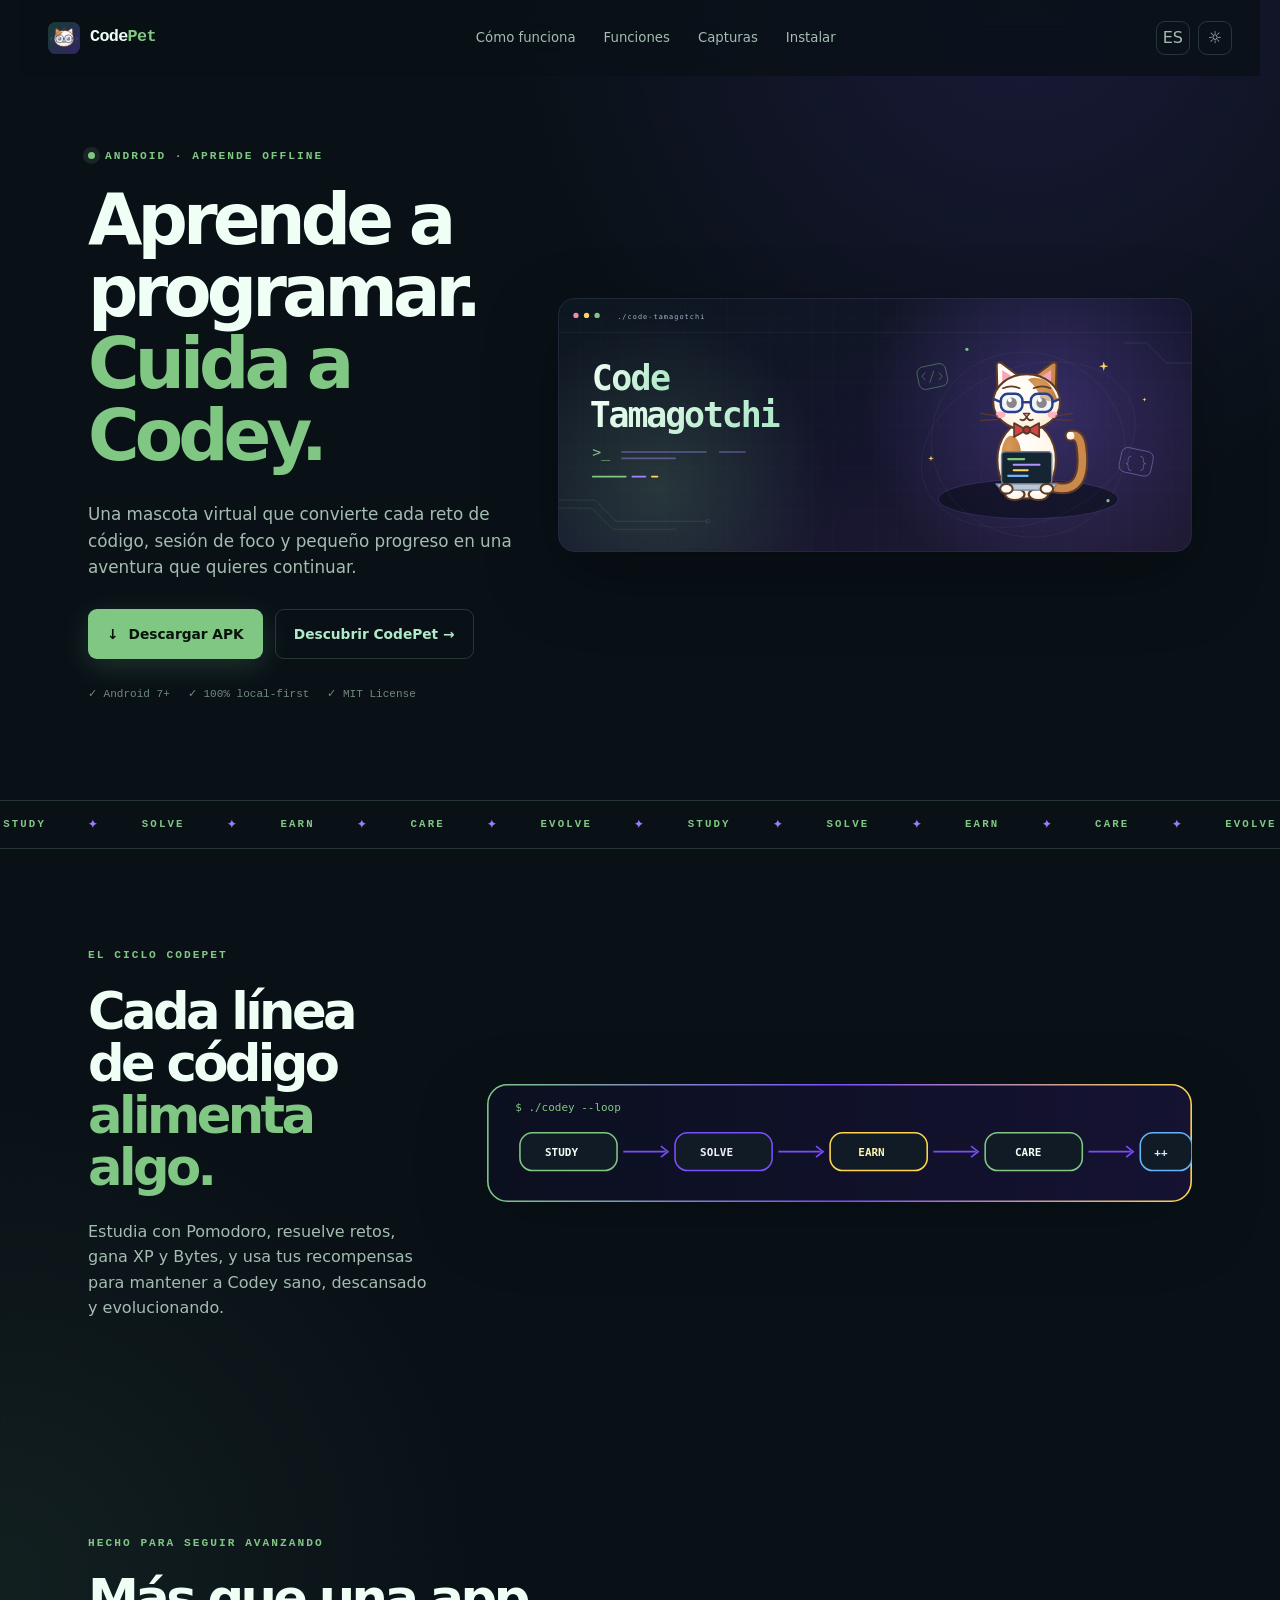
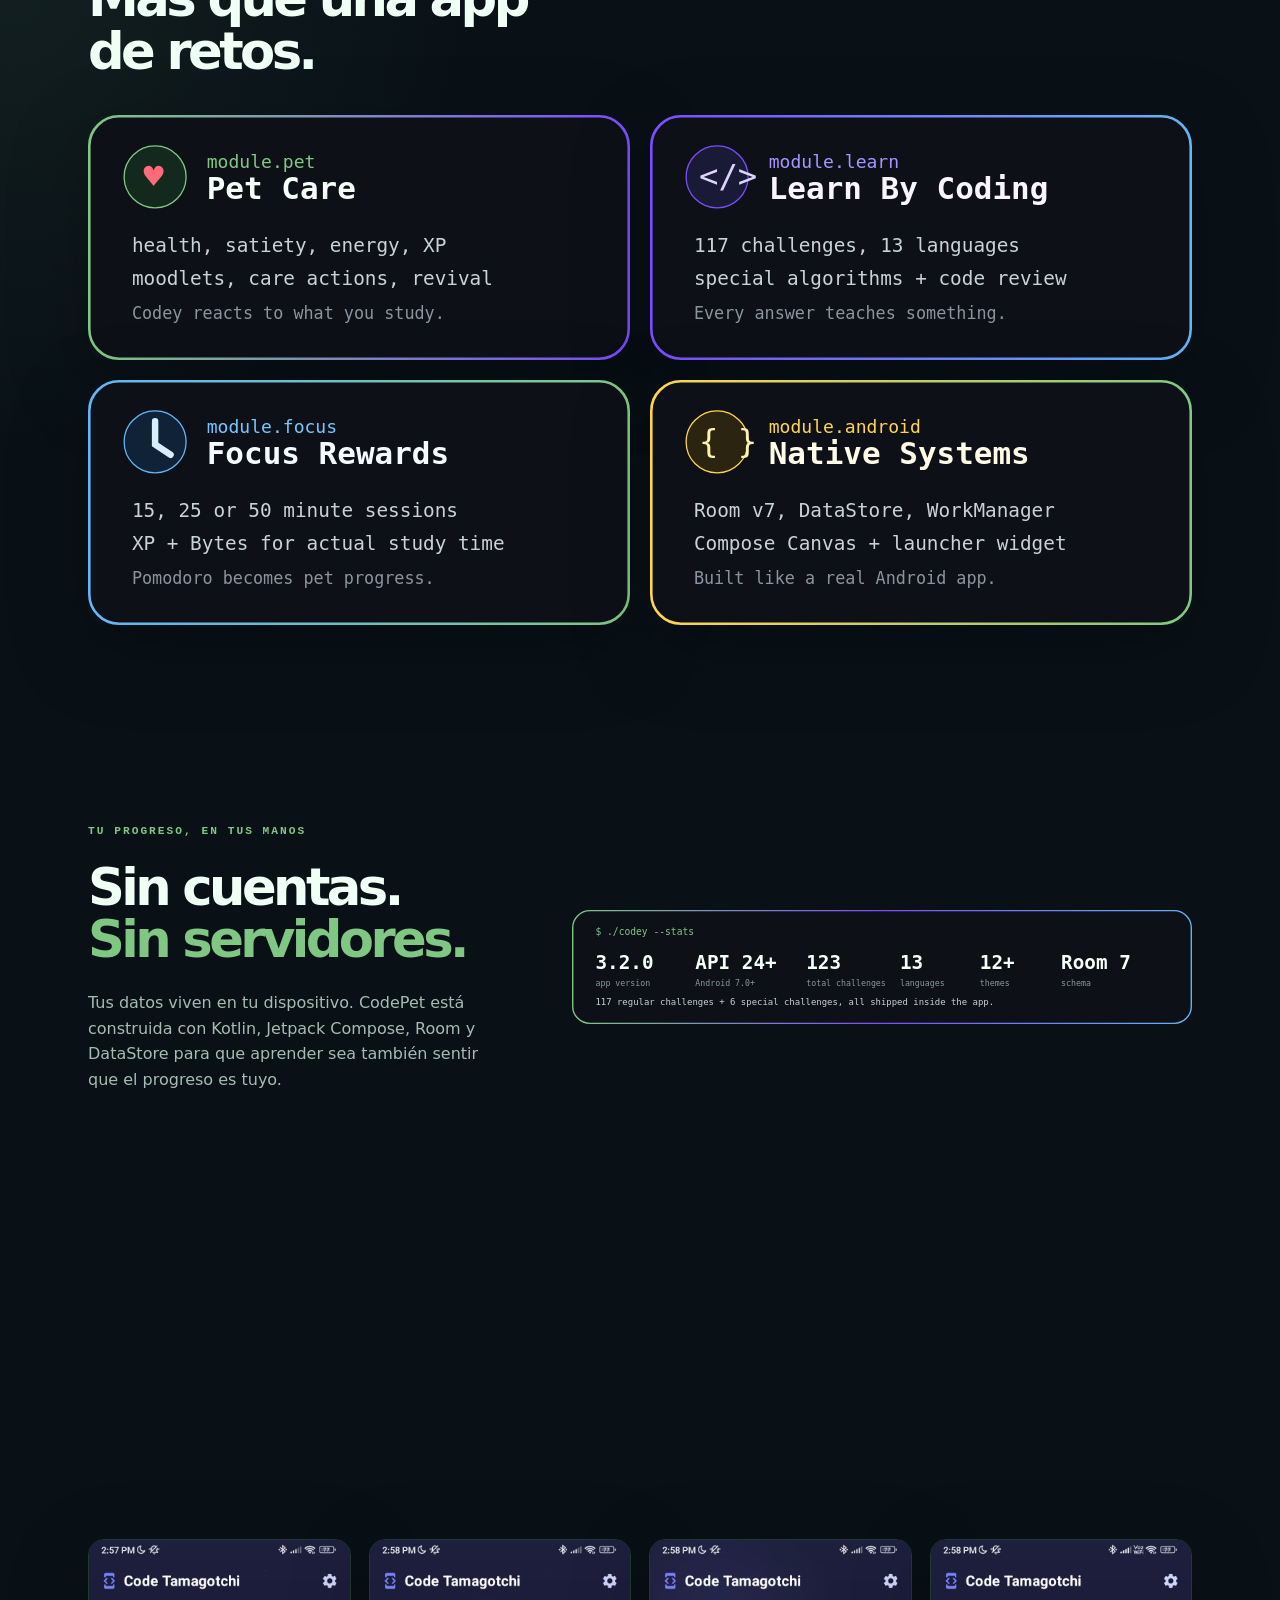
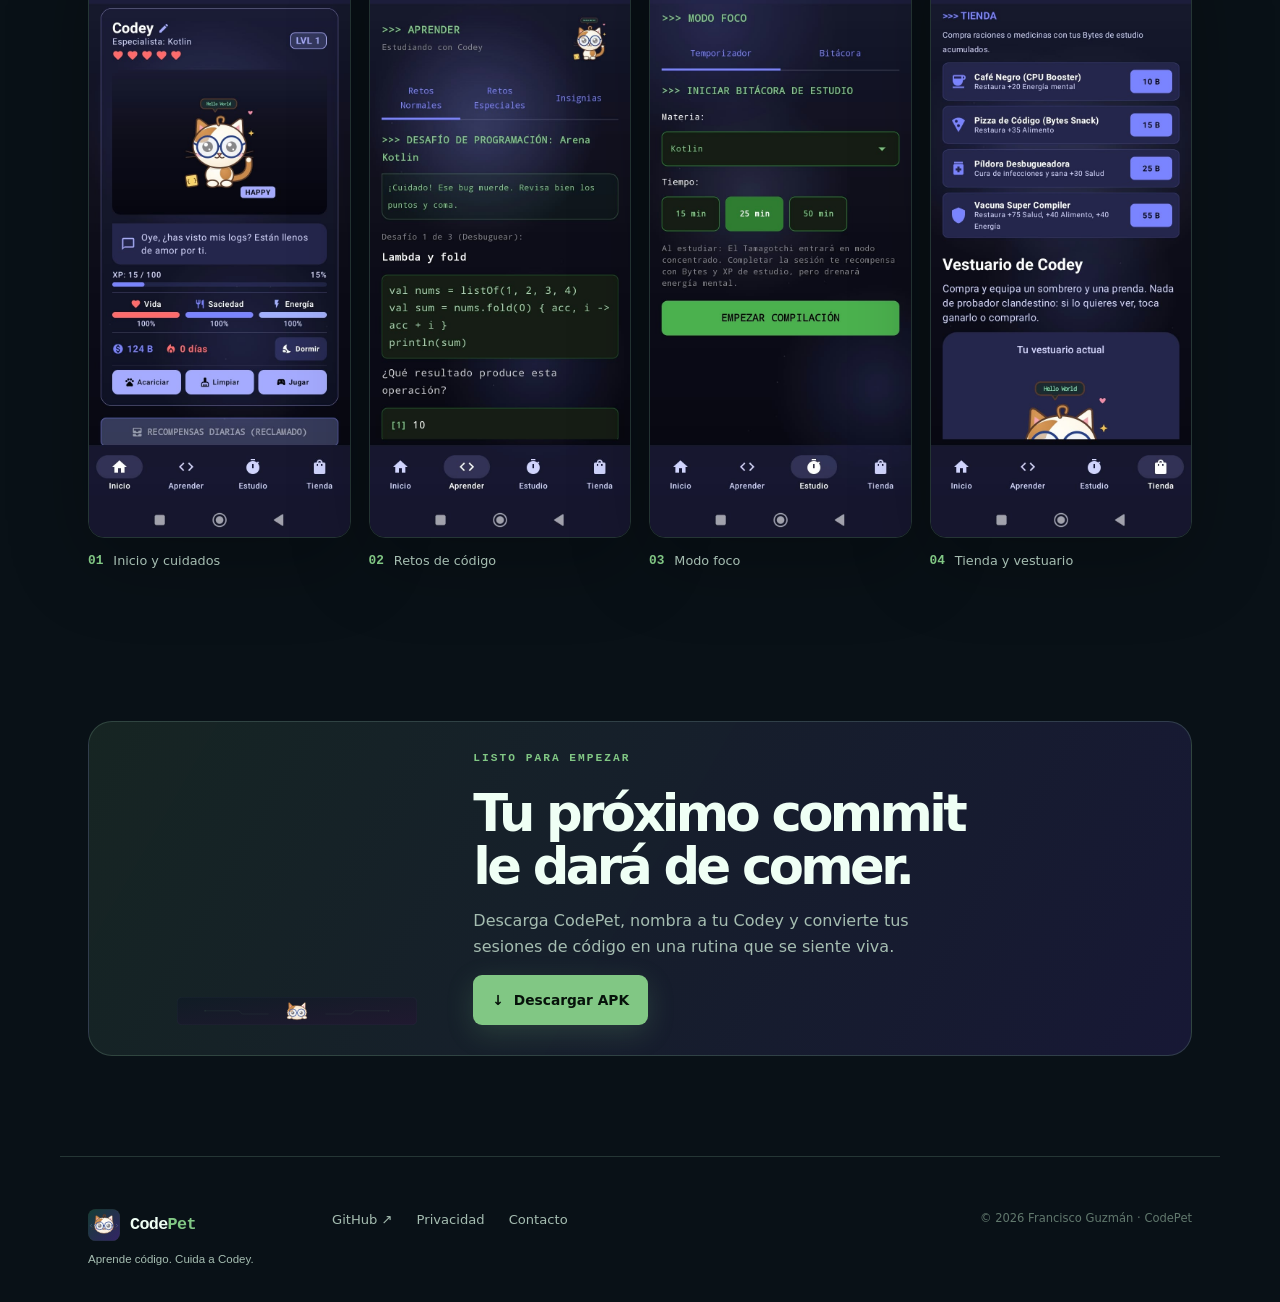
==== index.html @ d4cdc429 "Create dedicated CodePet GitHub Pages site" ====
<!doctype html>
<html lang="es">
<head>
  <meta charset="UTF-8">
  <meta name="viewport" content="width=device-width, initial-scale=1">
  <meta name="theme-color" content="#0d1720">
  <meta name="description" content="CodePet: aprende a programar mientras cuidas a Codey, tu mascota programadora.">
  <title>CodePet · Aprende código. Cuida a Codey.</title>
  <link rel="icon" href="assets/codey-logo.svg" type="image/svg+xml">
  <link rel="stylesheet" href="styles.css">
</head>
<body>
  <header class="site-header">
    <a class="brand" href="#top" aria-label="CodePet, inicio"><img src="assets/codey-logo.svg" alt=""> <span>Code<span>Pet</span></span></a>
    <nav class="nav" aria-label="Navegación principal">
      <a href="#como-funciona" data-i18n="navHow">Cómo funciona</a>
      <a href="#funciones" data-i18n="navFeatures">Funciones</a>
      <a href="#capturas" data-i18n="navScreens">Capturas</a>
      <a href="#instalar" data-i18n="navInstall">Instalar</a>
    </nav>
    <div class="header-actions">
      <button class="icon-button" id="languageToggle" type="button" aria-label="Cambiar idioma">ES</button>
      <button class="icon-button" id="themeToggle" type="button" aria-label="Cambiar tema">☼</button>
      <button class="menu-button" id="menuToggle" type="button" aria-label="Abrir menú" aria-expanded="false">☰</button>
    </div>
  </header>

  <main id="top">
    <section class="hero section-shell">
      <div class="hero-copy reveal">
        <p class="eyebrow"><span class="pulse"></span><span data-i18n="eyebrow">ANDROID · APRENDE OFFLINE</span></p>
        <h1 data-i18n="heroTitle">Aprende a programar.<br><em>Cuida a Codey.</em></h1>
        <p class="hero-lead" data-i18n="heroLead">Una mascota virtual que convierte cada reto de código, sesión de foco y pequeño progreso en una aventura que quieres continuar.</p>
        <div class="hero-actions">
          <a class="button button-primary" href="https://github.com/fguzman-stack/CodePet/releases/latest" target="_blank" rel="noreferrer"><span>↓</span> <span data-i18n="download">Descargar APK</span></a>
          <a class="button button-ghost" href="#como-funciona" data-i18n="discover">Descubrir CodePet →</a>
        </div>
        <div class="hero-meta"><span>✓ Android 7+</span><span>✓ 100% local-first</span><span>✓ MIT License</span></div>
      </div>
      <div class="hero-art reveal reveal-delay"><img src="assets/codey-hero.svg" alt="Codey, gato programador frente a su laptop en un universo terminal" fetchpriority="high"></div>
    </section>

    <section class="ticker" aria-label="Características"><div class="ticker-track"><span>STUDY</span><b>✦</b><span>SOLVE</span><b>✦</b><span>EARN</span><b>✦</b><span>CARE</span><b>✦</b><span>EVOLVE</span><b>✦</b><span>STUDY</span><b>✦</b><span>SOLVE</span><b>✦</b><span>EARN</span><b>✦</b><span>CARE</span><b>✦</b><span>EVOLVE</span></div></section>

    <section class="section-shell intro" id="como-funciona">
      <div class="section-heading reveal"><p class="eyebrow" data-i18n="loopEyebrow">EL CICLO CODEPET</p><h2 data-i18n="loopTitle">Cada línea de código<br><em>alimenta algo.</em></h2><p data-i18n="loopLead">Estudia con Pomodoro, resuelve retos, gana XP y Bytes, y usa tus recompensas para mantener a Codey sano, descansado y evolucionando.</p></div>
      <img class="loop-art reveal reveal-delay" src="assets/readme/loop.svg" alt="Ciclo de estudiar, resolver, ganar, cuidar y desbloquear" loading="lazy">
    </section>

    <section class="section-shell" id="funciones">
      <div class="section-heading compact reveal"><p class="eyebrow" data-i18n="featuresEyebrow">HECHO PARA SEGUIR AVANZANDO</p><h2 data-i18n="featuresTitle">Más que una app de retos.</h2></div>
      <div class="feature-grid">
        <img class="feature-card reveal" src="assets/readme/card-pet-care.svg" alt="Cuidado de Codey" loading="lazy">
        <img class="feature-card reveal reveal-delay" src="assets/readme/card-learn.svg" alt="Aprende programando" loading="lazy">
        <img class="feature-card reveal" src="assets/readme/card-focus.svg" alt="Foco y recompensas" loading="lazy">
        <img class="feature-card reveal reveal-delay" src="assets/readme/card-android.svg" alt="Sistemas Android nativos" loading="lazy">
      </div>
    </section>

    <section class="section-shell stats-section">
      <div class="stats-copy reveal"><p class="eyebrow" data-i18n="statsEyebrow">TU PROGRESO, EN TUS MANOS</p><h2 data-i18n="statsTitle">Sin cuentas.<br><em>Sin servidores.</em></h2><p data-i18n="statsLead">Tus datos viven en tu dispositivo. CodePet está construida con Kotlin, Jetpack Compose, Room y DataStore para que aprender sea también sentir que el progreso es tuyo.</p></div>
      <img class="stats-art reveal reveal-delay" src="assets/readme/stats-panel.svg" alt="Estadísticas de CodePet" loading="lazy">
    </section>

    <section class="section-shell screenshots" id="capturas">
      <div class="section-heading compact reveal"><p class="eyebrow" data-i18n="screensEyebrow">DENTRO DE CODEPET</p><h2 data-i18n="screensTitle">Tu pequeño laboratorio<br><em>de aprendizaje.</em></h2></div>
      <div class="screenshot-rail">
        <figure class="shot reveal"><img src="assets/screenshots/captura_1.jpeg" alt="Inicio y cuidados de Codey" loading="lazy"><figcaption><b>01</b><span data-i18n="shot1">Inicio y cuidados</span></figcaption></figure>
        <figure class="shot reveal reveal-delay"><img src="assets/screenshots/captura_2.jpeg" alt="Reto de programación" loading="lazy"><figcaption><b>02</b><span data-i18n="shot2">Retos de código</span></figcaption></figure>
        <figure class="shot reveal"><img src="assets/screenshots/captura_5.jpeg" alt="Modo foco Pomodoro" loading="lazy"><figcaption><b>03</b><span data-i18n="shot3">Modo foco</span></figcaption></figure>
        <figure class="shot reveal reveal-delay"><img src="assets/screenshots/captura_6.jpeg" alt="Tienda y vestuario" loading="lazy"><figcaption><b>04</b><span data-i18n="shot4">Tienda y vestuario</span></figcaption></figure>
      </div>
    </section>

    <section class="download-panel section-shell" id="instalar">
      <div class="download-inner reveal"><img src="assets/codey-footer.svg" alt="Codey saludando" loading="lazy"><div><p class="eyebrow" data-i18n="downloadEyebrow">LISTO PARA EMPEZAR</p><h2 data-i18n="downloadTitle">Tu próximo commit<br>le dará de comer.</h2><p data-i18n="downloadLead">Descarga CodePet, nombra a tu Codey y convierte tus sesiones de código en una rutina que se siente viva.</p><a class="button button-primary" href="https://github.com/fguzman-stack/CodePet/releases/latest" target="_blank" rel="noreferrer"><span>↓</span> <span data-i18n="download">Descargar APK</span></a></div></div>
    </section>
  </main>

  <footer class="site-footer"><div class="footer-brand"><img src="assets/codey-logo.svg" alt=""><strong>Code<span>Pet</span></strong><small data-i18n="footerTag">Aprende código. Cuida a Codey.</small></div><div class="footer-links"><a href="https://github.com/fguzman-stack/CodePet" target="_blank" rel="noreferrer">GitHub ↗</a><a href="privacy.html" data-i18n="privacy">Privacidad</a><a href="mailto:familiazv2016@gmail.com" data-i18n="contact">Contacto</a></div><p class="copyright">© 2026 Francisco Guzmán · CodePet</p></footer>
  <script src="script.js"></script>
</body>
</html>
---- styles.css ----
:root{--bg:#091117;--surface:#101b23;--surface-2:#14232d;--text:#effff5;--muted:#a5bdb1;--mint:#81c784;--mint-2:#b1eac9;--violet:#9a7cff;--gold:#e5b76c;--line:rgba(177,234,201,.17);--shadow:0 24px 80px rgba(0,0,0,.26);font-family:Inter,ui-sans-serif,system-ui,-apple-system,"Segoe UI",sans-serif;color:var(--text);background:var(--bg);color-scheme:dark}*{box-sizing:border-box}html{scroll-behavior:smooth}body{margin:0;min-width:320px;background:radial-gradient(circle at 80% 0%,rgba(124,77,255,.14),transparent 32rem),radial-gradient(circle at 0 35%,rgba(129,199,132,.08),transparent 30rem),var(--bg);line-height:1.6}a{color:inherit;text-decoration:none}button{font:inherit}.site-header{height:76px;max-width:1240px;margin:auto;padding:0 28px;display:flex;align-items:center;justify-content:space-between;gap:24px;position:sticky;top:0;z-index:10;background:rgba(9,17,23,.8);backdrop-filter:blur(18px);border-bottom:1px solid transparent}.brand,.footer-brand{display:flex;align-items:center;gap:10px;font:700 1.05rem/1 JetBrains Mono,monospace;letter-spacing:-.04em}.brand img,.footer-brand img{width:32px;height:32px}.brand span span,.footer-brand strong span{color:var(--mint)}.nav{display:flex;gap:28px;color:var(--muted);font-size:.83rem}.nav a{transition:color .2s}.nav a:hover,.footer-links a:hover{color:var(--mint)}.header-actions{display:flex;gap:8px}.icon-button,.menu-button{border:1px solid var(--line);border-radius:9px;background:transparent;color:var(--muted);min-width:34px;height:34px;cursor:pointer}.icon-button:hover,.menu-button:hover{color:var(--text);border-color:var(--mint)}.menu-button{display:none}.section-shell{max-width:1160px;margin:0 auto;padding:100px 28px}.hero{min-height:650px;padding-top:74px;display:grid;grid-template-columns:.82fr 1.18fr;align-items:center;gap:30px}.eyebrow{font:700 .7rem/1.2 JetBrains Mono,monospace;letter-spacing:.18em;color:var(--mint);margin:0 0 22px}.pulse{display:inline-block;width:7px;height:7px;border-radius:50%;background:var(--mint);box-shadow:0 0 0 5px rgba(129,199,132,.12);margin-right:10px}.hero h1,h2{font:700 clamp(2.5rem,5.5vw,5rem)/1.02 Inter,system-ui,sans-serif;letter-spacing:-.07em;margin:0}.hero h1 em,h2 em{font-style:normal;color:var(--mint)}.hero-lead{max-width:480px;color:var(--muted);font-size:1.05rem;margin:28px 0}.hero-actions{display:flex;flex-wrap:wrap;gap:12px}.button{display:inline-flex;align-items:center;justify-content:center;gap:10px;padding:13px 18px;border-radius:9px;font-weight:700;font-size:.86rem;border:1px solid transparent;transition:transform .2s,box-shadow .2s}.button:hover{transform:translateY(-2px)}.button-primary{color:#07130b;background:var(--mint);box-shadow:0 8px 28px rgba(129,199,132,.18)}.button-ghost{border-color:var(--line);color:var(--mint-2)}.hero-meta{display:flex;flex-wrap:wrap;gap:18px;color:#708a7d;font:500 .69rem JetBrains Mono,monospace;margin-top:28px}.hero-art{filter:drop-shadow(0 25px 35px rgba(0,0,0,.3))}.hero-art img{display:block;width:100%}.ticker{overflow:hidden;border-block:1px solid var(--line);color:var(--mint);font:700 .67rem JetBrains Mono,monospace;letter-spacing:.2em;white-space:nowrap}.ticker-track{display:flex;justify-content:space-around;gap:36px;padding:17px 0;min-width:max-content;animation:drift 25s linear infinite}.ticker b{color:var(--violet)}@keyframes drift{to{transform:translateX(-18%)}}.intro{display:grid;grid-template-columns:.65fr 1.35fr;align-items:center;gap:60px}.section-heading{max-width:480px}.section-heading h2,.stats-copy h2{font-size:clamp(2.3rem,4vw,4rem)}.section-heading>p:last-child,.stats-copy>p:last-child{color:var(--muted);margin-top:25px}.loop-art{width:100%;filter:drop-shadow(0 20px 35px rgba(0,0,0,.2))}.compact{margin-bottom:38px}.feature-grid{display:grid;grid-template-columns:repeat(2,1fr);gap:20px}.feature-card{width:100%;border-radius:20px;box-shadow:var(--shadow);transition:transform .3s}.feature-card:hover{transform:translateY(-5px)}.stats-section{display:grid;grid-template-columns:.8fr 1.2fr;gap:70px;align-items:center}.stats-art{width:100%}.screenshot-rail{display:grid;grid-template-columns:repeat(4,1fr);gap:18px}.shot{margin:0}.shot img{display:block;width:100%;border-radius:16px;border:1px solid var(--line);box-shadow:var(--shadow)}.shot figcaption{display:flex;gap:10px;margin-top:13px;color:var(--muted);font-size:.8rem}.shot b{font-family:JetBrains Mono,monospace;color:var(--mint)}.download-panel{padding-top:50px}.download-inner{min-height:320px;padding:30px 8%;display:grid;grid-template-columns:240px 1fr;align-items:center;gap:56px;overflow:hidden;border:1px solid var(--line);border-radius:24px;background:linear-gradient(120deg,rgba(129,199,132,.11),rgba(124,77,255,.13))}.download-inner img{width:100%;align-self:end}.download-inner h2{font-size:clamp(2.1rem,4vw,3.7rem)}.download-inner p:not(.eyebrow){max-width:500px;color:var(--muted)}.site-footer{max-width:1160px;margin:auto;padding:52px 28px 35px;border-top:1px solid var(--line);display:flex;align-items:flex-start;gap:34px}.footer-brand{flex-wrap:wrap;max-width:210px}.footer-brand small{width:100%;font:400 .72rem/1.4 Inter,sans-serif;color:var(--muted);letter-spacing:0}.footer-links{display:flex;gap:24px;color:var(--muted);font-size:.82rem}.copyright{margin:0 0 0 auto;color:#61786d;font-size:.72rem}.reveal{opacity:0;transform:translateY(18px);transition:opacity .7s ease,transform .7s ease}.reveal.is-visible{opacity:1;transform:none}.reveal-delay{transition-delay:.12s}@media(max-width:800px){.nav{display:none;position:absolute;top:76px;left:0;right:0;padding:18px 28px;background:var(--surface);border-bottom:1px solid var(--line);flex-direction:column;gap:18px}.nav.open{display:flex}.menu-button{display:block}.hero{grid-template-columns:1fr;padding-top:58px;min-height:0}.hero-copy{order:1}.hero-art{order:0}.intro,.stats-section{grid-template-columns:1fr;gap:35px}.intro .loop-art{order:-1}.screenshot-rail{grid-template-columns:repeat(2,1fr)}.site-footer{flex-wrap:wrap}.copyright{width:100%;margin:0}.download-inner{grid-template-columns:170px 1fr;gap:25px;padding-inline:28px}}@media(max-width:520px){.site-header{padding-inline:18px}.section-shell{padding:72px 18px}.hero h1{font-size:2.75rem}.feature-grid{grid-template-columns:1fr}.screenshot-rail{display:flex;overflow-x:auto;scroll-snap-type:x mandatory;padding-bottom:12px}.shot{min-width:62%;scroll-snap-align:start}.download-inner{grid-template-columns:1fr;padding-top:24px}.download-inner img{width:150px;justify-self:center}.site-footer{padding-inline:18px}.footer-links{flex-wrap:wrap;gap:14px}.hero-meta{gap:10px;line-height:1.5}}
@media(prefers-reduced-motion:reduce){*,*::before,*::after{scroll-behavior:auto!important;animation:none!important;transition:none!important}.reveal{opacity:1;transform:none}}[data-theme=light]{--bg:#f4faf6;--surface:#fff;--surface-2:#eaf4ed;--text:#13221b;--muted:#587064;--mint:#328a55;--mint-2:#246b42;--violet:#6848c7;--line:rgba(25,88,48,.18);--shadow:0 24px 70px rgba(43,83,58,.15);color-scheme:light}[data-theme=light] body{background:radial-gradient(circle at 80% 0%,rgba(124,77,255,.1),transparent 32rem),radial-gradient(circle at 0 35%,rgba(129,199,132,.12),transparent 30rem),var(--bg)}[data-theme=light] .site-header{background:rgba(244,250,246,.8)}.legal-card{max-width:800px;margin-top:55px;padding:32px;border:1px solid var(--line);border-radius:20px;background:var(--surface);box-shadow:var(--shadow)}.legal-card h2{font-size:1.35rem;letter-spacing:-.03em;margin:30px 0 8px}.legal-card h2:first-child{margin-top:0}.legal-card p{color:var(--muted)}.legal-card a{color:var(--mint-2);text-decoration:underline;text-underline-offset:3px}
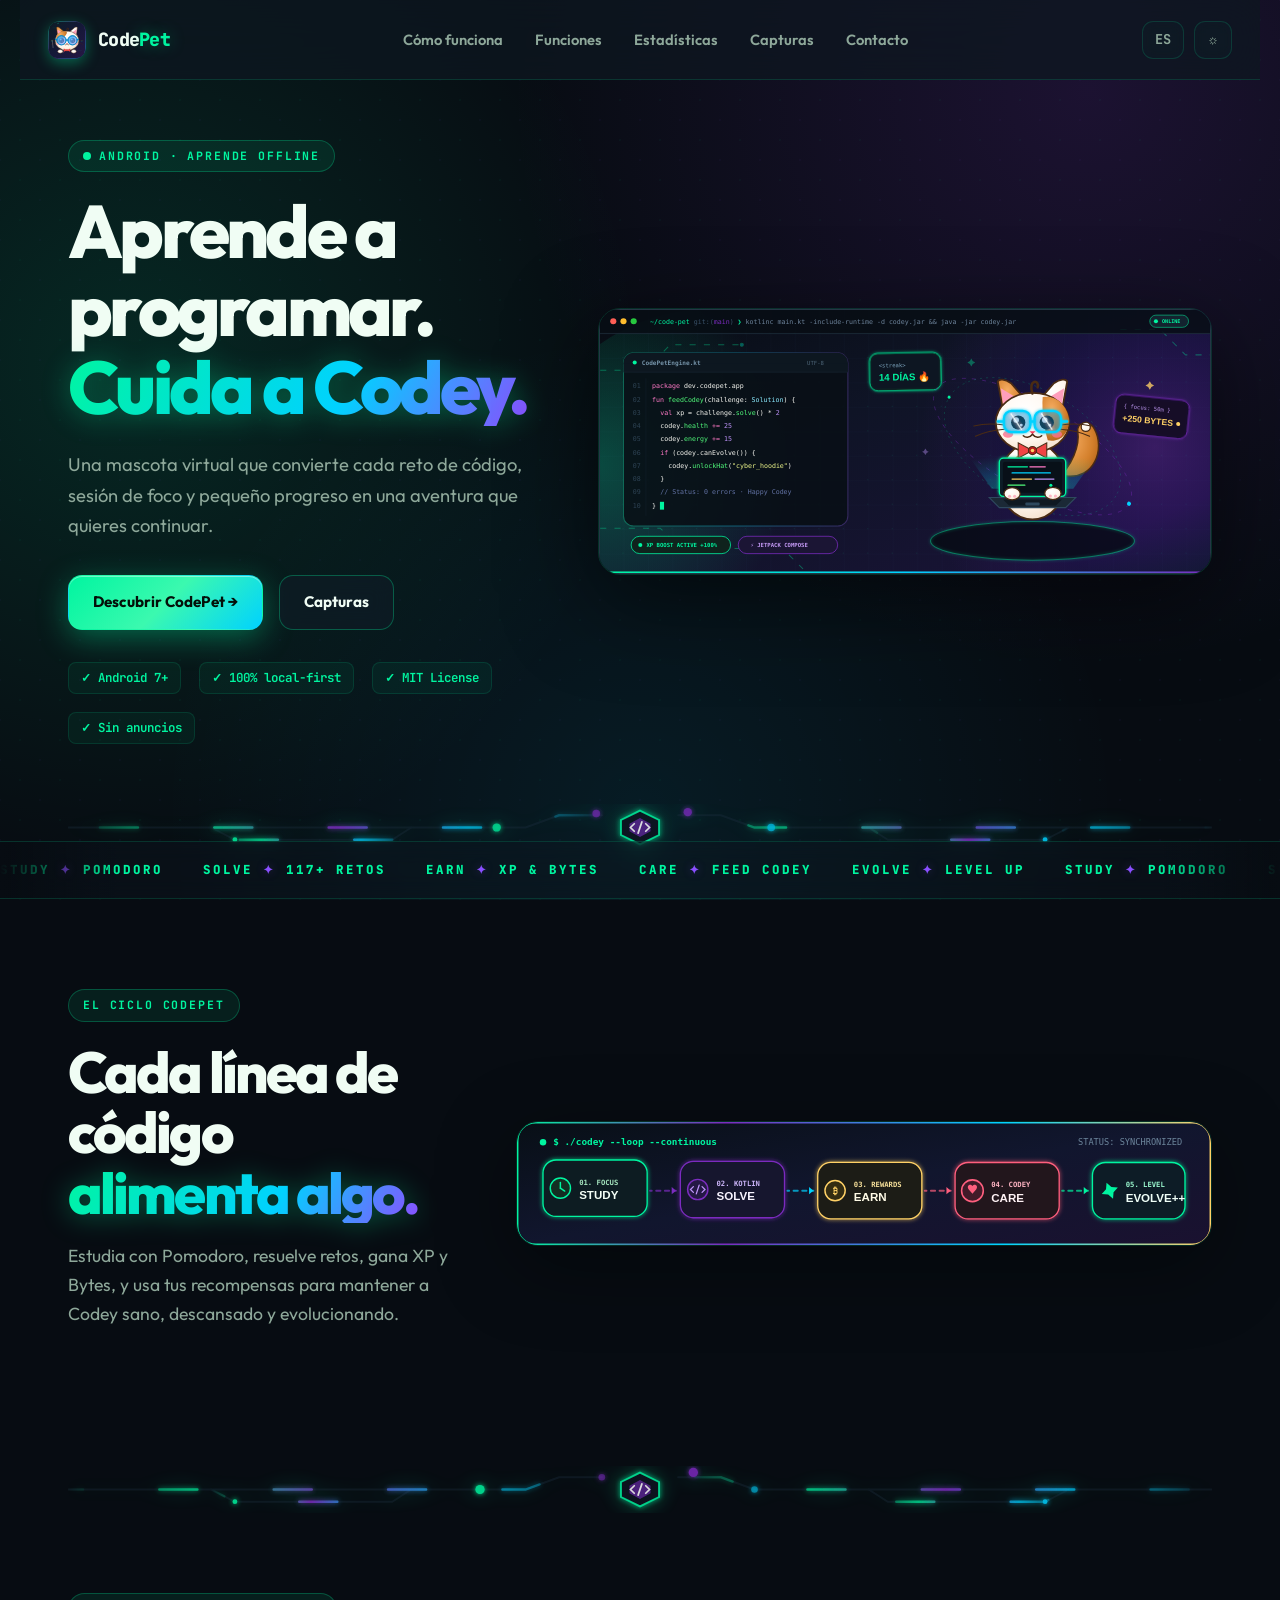
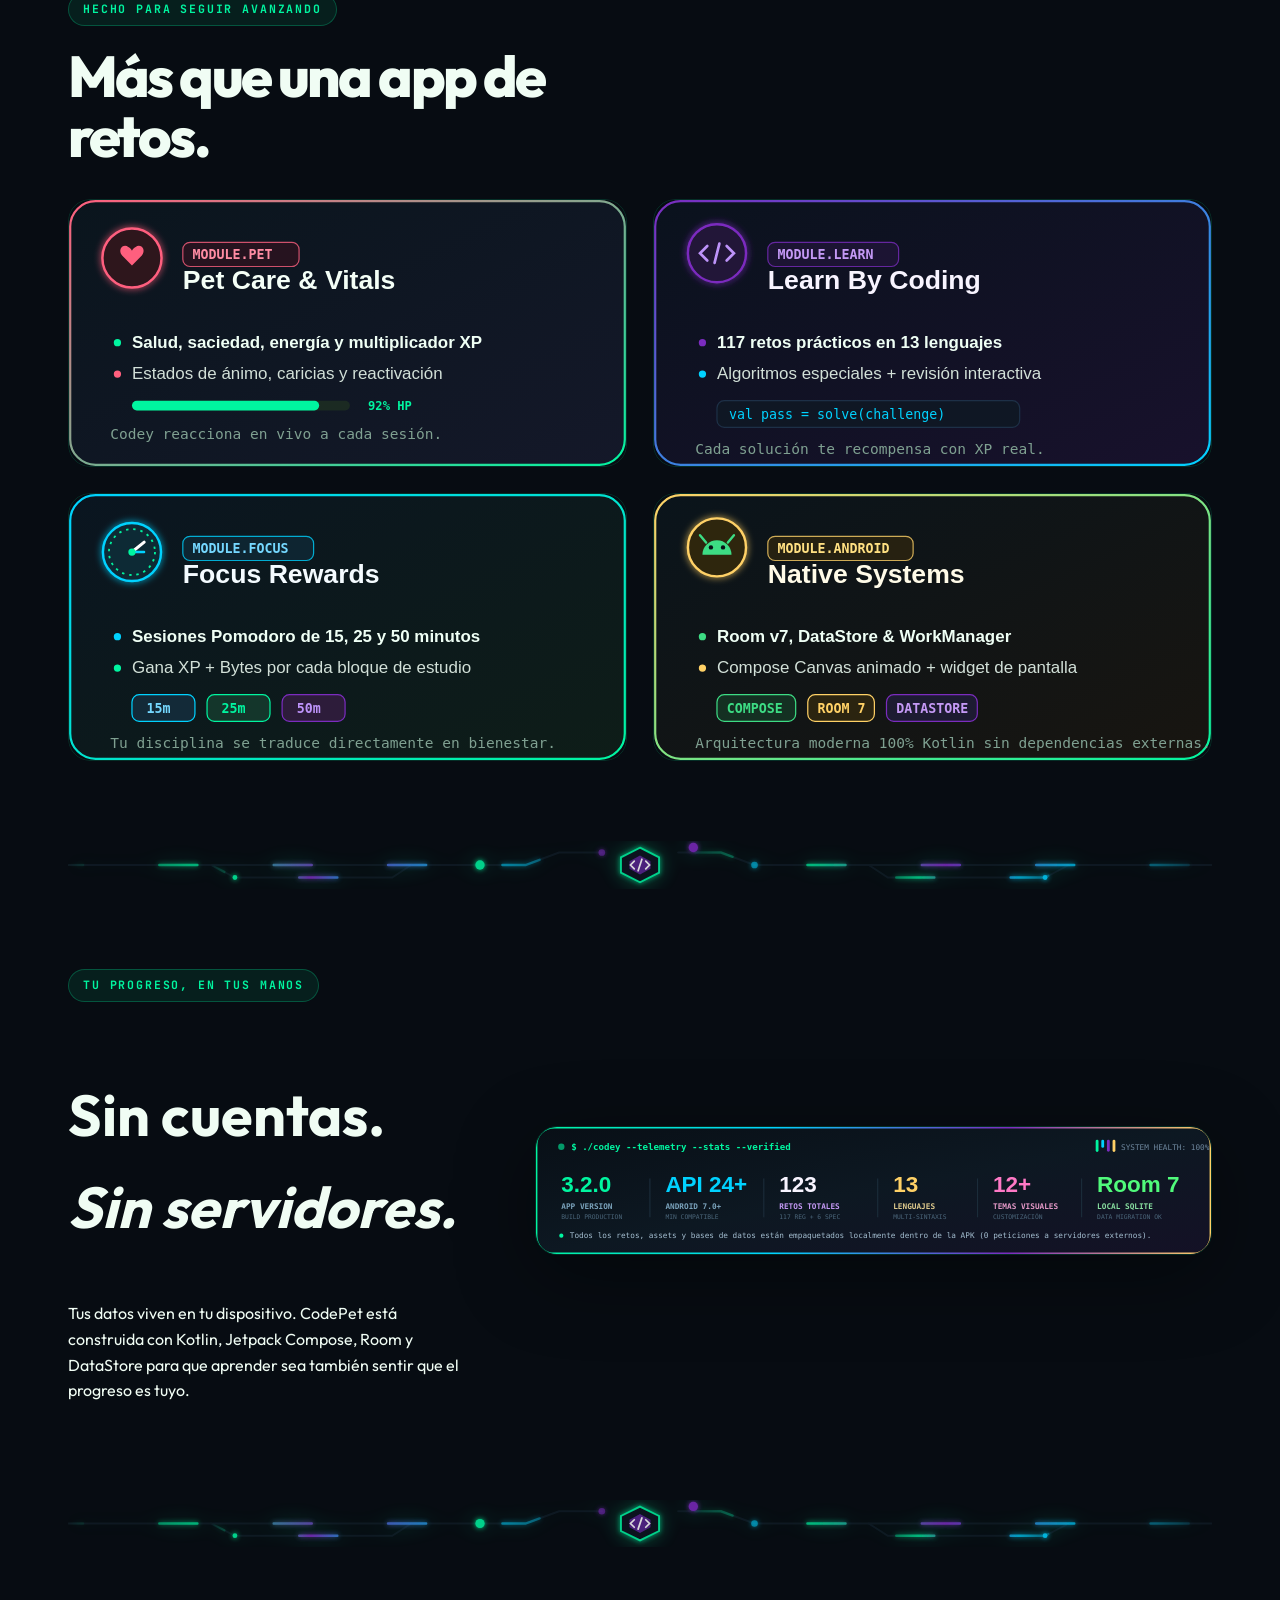
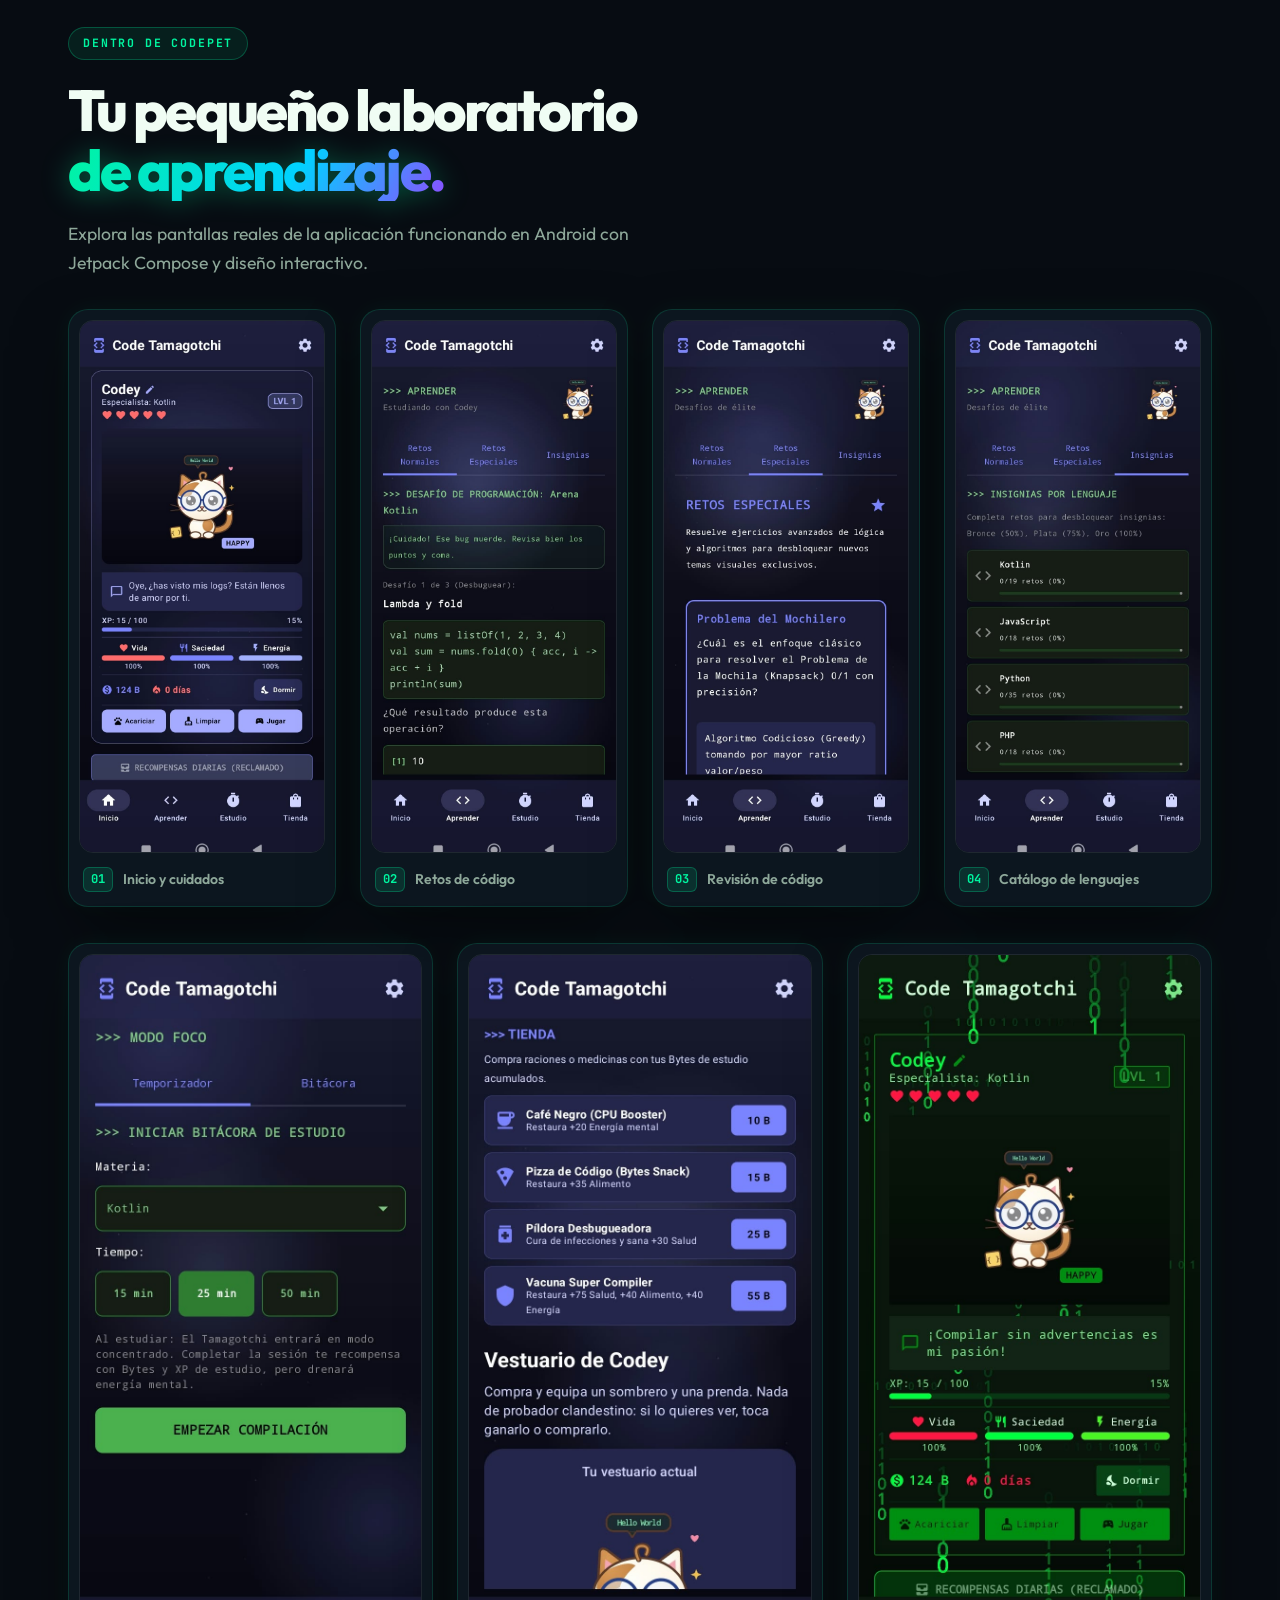
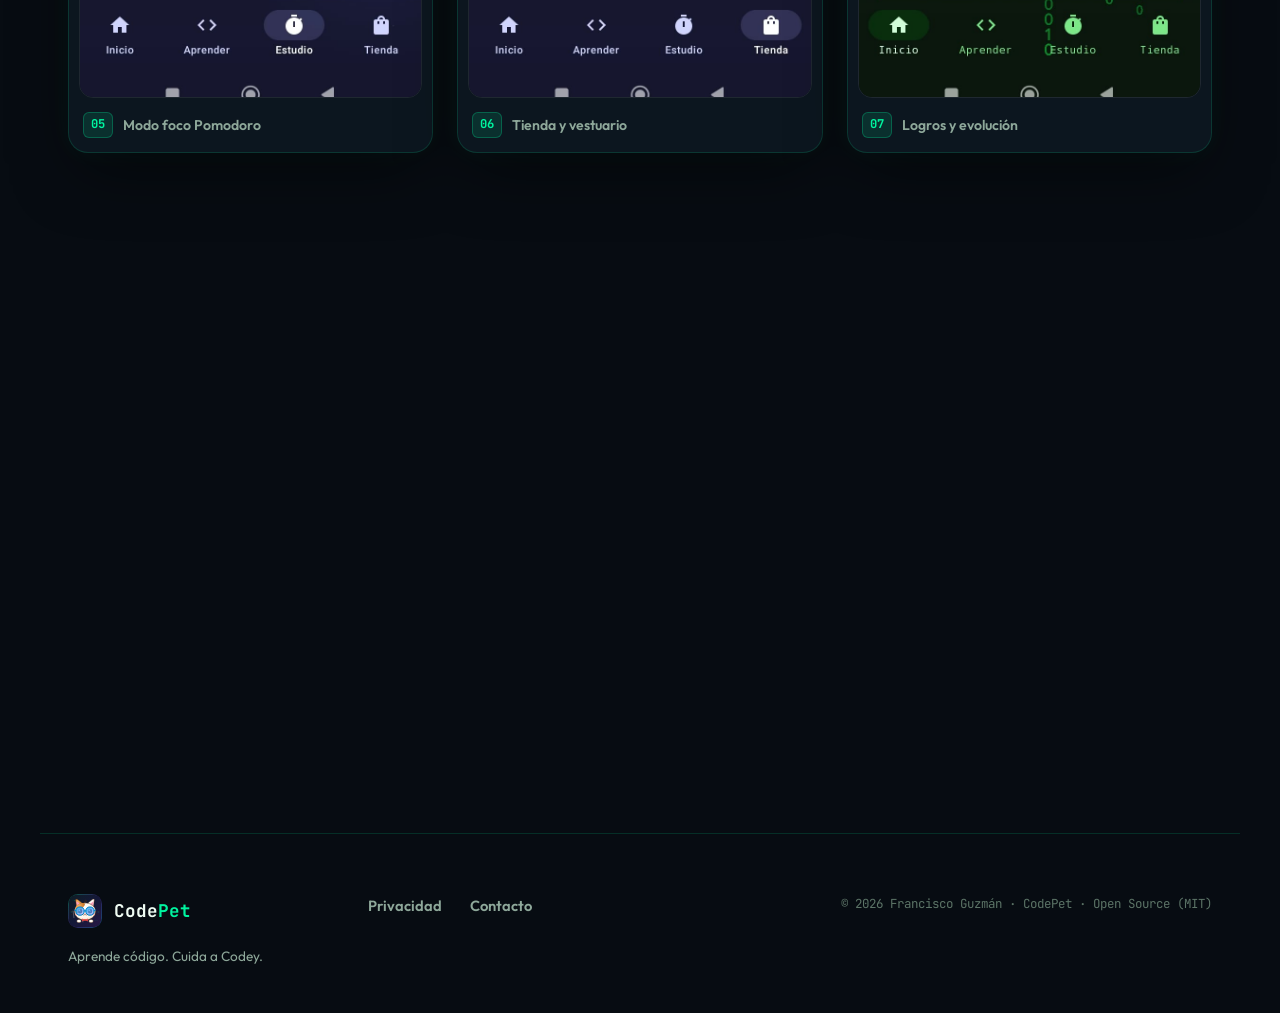
==== commit 2d41f420: "Rediseño visual completo: SVGs animados premium, scrollbar decorada y limpieza de enlaces obsoletos" ====
--- a/index.html
+++ b/index.html
@@ -3,20 +3,29 @@
 <head>
   <meta charset="UTF-8">
   <meta name="viewport" content="width=device-width, initial-scale=1">
-  <meta name="theme-color" content="#0d1720">
-  <meta name="description" content="CodePet: aprende a programar mientras cuidas a Codey, tu mascota programadora.">
+  <meta name="theme-color" content="#070c12">
+  <meta name="description" content="CodePet: aprende a programar mientras cuidas a Codey, tu mascota programadora local-first en Android.">
   <title>CodePet · Aprende código. Cuida a Codey.</title>
+  <!-- Favicon de la pestaña (intacto y mejorado) -->
   <link rel="icon" href="assets/codey-logo.svg" type="image/svg+xml">
   <link rel="stylesheet" href="styles.css">
 </head>
 <body>
+  <!-- Barra de progreso interactiva del scrollbar -->
+  <div class="scroll-progress-bar" id="scrollProgress"></div>
+  <div class="bg-mesh-overlay"></div>
+
   <header class="site-header">
-    <a class="brand" href="#top" aria-label="CodePet, inicio"><img src="assets/codey-logo.svg" alt=""> <span>Code<span>Pet</span></span></a>
+    <a class="brand" href="#top" aria-label="CodePet, inicio">
+      <img src="assets/codey-logo.svg" alt="CodePet Logo">
+      <span>Code<span>Pet</span></span>
+    </a>
     <nav class="nav" aria-label="Navegación principal">
       <a href="#como-funciona" data-i18n="navHow">Cómo funciona</a>
       <a href="#funciones" data-i18n="navFeatures">Funciones</a>
+      <a href="#stats" data-i18n="navStats">Estadísticas</a>
       <a href="#capturas" data-i18n="navScreens">Capturas</a>
-      <a href="#instalar" data-i18n="navInstall">Instalar</a>
+      <a href="#contacto" data-i18n="contact">Contacto</a>
     </nav>
     <div class="header-actions">
       <button class="icon-button" id="languageToggle" type="button" aria-label="Cambiar idioma">ES</button>
@@ -26,58 +35,189 @@
   </header>
 
   <main id="top">
+    <!-- Hero Section -->
     <section class="hero section-shell">
       <div class="hero-copy reveal">
         <p class="eyebrow"><span class="pulse"></span><span data-i18n="eyebrow">ANDROID · APRENDE OFFLINE</span></p>
         <h1 data-i18n="heroTitle">Aprende a programar.<br><em>Cuida a Codey.</em></h1>
         <p class="hero-lead" data-i18n="heroLead">Una mascota virtual que convierte cada reto de código, sesión de foco y pequeño progreso en una aventura que quieres continuar.</p>
         <div class="hero-actions">
-          <a class="button button-primary" href="https://github.com/fguzman-stack/CodePet/releases/latest" target="_blank" rel="noreferrer"><span>↓</span> <span data-i18n="download">Descargar APK</span></a>
-          <a class="button button-ghost" href="#como-funciona" data-i18n="discover">Descubrir CodePet →</a>
-        </div>
-        <div class="hero-meta"><span>✓ Android 7+</span><span>✓ 100% local-first</span><span>✓ MIT License</span></div>
-      </div>
-      <div class="hero-art reveal reveal-delay"><img src="assets/codey-hero.svg" alt="Codey, gato programador frente a su laptop en un universo terminal" fetchpriority="high"></div>
-    </section>
-
-    <section class="ticker" aria-label="Características"><div class="ticker-track"><span>STUDY</span><b>✦</b><span>SOLVE</span><b>✦</b><span>EARN</span><b>✦</b><span>CARE</span><b>✦</b><span>EVOLVE</span><b>✦</b><span>STUDY</span><b>✦</b><span>SOLVE</span><b>✦</b><span>EARN</span><b>✦</b><span>CARE</span><b>✦</b><span>EVOLVE</span></div></section>
-
+          <a class="button button-primary" href="#como-funciona" data-i18n="discover">Descubrir CodePet →</a>
+          <a class="button button-ghost" href="#capturas" data-i18n="navScreens">Ver capturas</a>
+        </div>
+        <div class="hero-meta">
+          <span>✓ Android 7+</span>
+          <span>✓ 100% local-first</span>
+          <span>✓ MIT License</span>
+          <span>✓ Sin anuncios</span>
+        </div>
+      </div>
+      <div class="hero-art reveal reveal-delay">
+        <img src="assets/codey-hero.svg" alt="Codey, gato programador frente a su laptop en un universo terminal" fetchpriority="high">
+      </div>
+    </section>
+
+    <!-- Circuit Separator -->
+    <div class="circuit-separator" aria-hidden="true">
+      <img src="assets/circuit-divider.svg" alt="">
+    </div>
+
+    <!-- Ticker Track -->
+    <section class="ticker" aria-label="Características">
+      <div class="ticker-track">
+        <span>STUDY <b>✦</b> POMODORO</span>
+        <span>SOLVE <b>✦</b> 117+ RETOS</span>
+        <span>EARN <b>✦</b> XP &amp; BYTES</span>
+        <span>CARE <b>✦</b> FEED CODEY</span>
+        <span>EVOLVE <b>✦</b> LEVEL UP</span>
+        <span>STUDY <b>✦</b> POMODORO</span>
+        <span>SOLVE <b>✦</b> 117+ RETOS</span>
+        <span>EARN <b>✦</b> XP &amp; BYTES</span>
+        <span>CARE <b>✦</b> FEED CODEY</span>
+        <span>EVOLVE <b>✦</b> LEVEL UP</span>
+      </div>
+    </section>
+
+    <!-- How It Works (Loop) -->
     <section class="section-shell intro" id="como-funciona">
-      <div class="section-heading reveal"><p class="eyebrow" data-i18n="loopEyebrow">EL CICLO CODEPET</p><h2 data-i18n="loopTitle">Cada línea de código<br><em>alimenta algo.</em></h2><p data-i18n="loopLead">Estudia con Pomodoro, resuelve retos, gana XP y Bytes, y usa tus recompensas para mantener a Codey sano, descansado y evolucionando.</p></div>
-      <img class="loop-art reveal reveal-delay" src="assets/readme/loop.svg" alt="Ciclo de estudiar, resolver, ganar, cuidar y desbloquear" loading="lazy">
-    </section>
-
+      <div class="section-heading reveal">
+        <p class="eyebrow" data-i18n="loopEyebrow">EL CICLO CODEPET</p>
+        <h2 data-i18n="loopTitle">Cada línea de código<br><em>alimenta algo.</em></h2>
+        <p data-i18n="loopLead">Estudia con Pomodoro, resuelve retos, gana XP y Bytes, y usa tus recompensas para mantener a Codey sano, descansado y evolucionando.</p>
+      </div>
+      <div class="reveal reveal-delay">
+        <img class="loop-art" src="assets/readme/loop.svg" alt="Ciclo de estudiar, resolver, ganar, cuidar y desbloquear" loading="lazy">
+      </div>
+    </section>
+
+    <!-- Circuit Separator -->
+    <div class="circuit-separator" aria-hidden="true">
+      <img src="assets/circuit-divider.svg" alt="">
+    </div>
+
+    <!-- Features Section -->
     <section class="section-shell" id="funciones">
-      <div class="section-heading compact reveal"><p class="eyebrow" data-i18n="featuresEyebrow">HECHO PARA SEGUIR AVANZANDO</p><h2 data-i18n="featuresTitle">Más que una app de retos.</h2></div>
+      <div class="section-heading compact reveal">
+        <p class="eyebrow" data-i18n="featuresEyebrow">HECHO PARA SEGUIR AVANZANDO</p>
+        <h2 data-i18n="featuresTitle">Más que una app de retos.</h2>
+      </div>
       <div class="feature-grid">
-        <img class="feature-card reveal" src="assets/readme/card-pet-care.svg" alt="Cuidado de Codey" loading="lazy">
-        <img class="feature-card reveal reveal-delay" src="assets/readme/card-learn.svg" alt="Aprende programando" loading="lazy">
-        <img class="feature-card reveal" src="assets/readme/card-focus.svg" alt="Foco y recompensas" loading="lazy">
-        <img class="feature-card reveal reveal-delay" src="assets/readme/card-android.svg" alt="Sistemas Android nativos" loading="lazy">
-      </div>
-    </section>
-
-    <section class="section-shell stats-section">
-      <div class="stats-copy reveal"><p class="eyebrow" data-i18n="statsEyebrow">TU PROGRESO, EN TUS MANOS</p><h2 data-i18n="statsTitle">Sin cuentas.<br><em>Sin servidores.</em></h2><p data-i18n="statsLead">Tus datos viven en tu dispositivo. CodePet está construida con Kotlin, Jetpack Compose, Room y DataStore para que aprender sea también sentir que el progreso es tuyo.</p></div>
-      <img class="stats-art reveal reveal-delay" src="assets/readme/stats-panel.svg" alt="Estadísticas de CodePet" loading="lazy">
-    </section>
-
+        <div class="feature-card-wrapper reveal">
+          <img class="feature-card" src="assets/readme/card-pet-care.svg" alt="Cuidado de Codey" loading="lazy">
+        </div>
+        <div class="feature-card-wrapper reveal reveal-delay">
+          <img class="feature-card" src="assets/readme/card-learn.svg" alt="Aprende programando" loading="lazy">
+        </div>
+        <div class="feature-card-wrapper reveal">
+          <img class="feature-card" src="assets/readme/card-focus.svg" alt="Foco y recompensas" loading="lazy">
+        </div>
+        <div class="feature-card-wrapper reveal reveal-delay">
+          <img class="feature-card" src="assets/readme/card-android.svg" alt="Sistemas Android nativos" loading="lazy">
+        </div>
+      </div>
+    </section>
+
+    <!-- Circuit Separator -->
+    <div class="circuit-separator" aria-hidden="true">
+      <img src="assets/circuit-divider.svg" alt="">
+    </div>
+
+    <!-- Stats & Telemetry Section -->
+    <section class="section-shell stats-section" id="stats">
+      <div class="stats-copy reveal">
+        <p class="eyebrow" data-i18n="statsEyebrow">TU PROGRESO, EN TUS MANOS</p>
+        <h2 data-i18n="statsTitle">Sin cuentas.<br><em>Sin servidores.</em></h2>
+        <p data-i18n="statsLead">Tus datos viven en tu dispositivo. CodePet está construida con Kotlin, Jetpack Compose, Room y DataStore para que aprender sea también sentir que el progreso es tuyo.</p>
+      </div>
+      <div class="reveal reveal-delay">
+        <img class="stats-art" src="assets/readme/stats-panel.svg" alt="Estadísticas de CodePet" loading="lazy">
+      </div>
+    </section>
+
+    <!-- Circuit Separator -->
+    <div class="circuit-separator" aria-hidden="true">
+      <img src="assets/circuit-divider.svg" alt="">
+    </div>
+
+    <!-- Screenshots Showcase (Preserving and displaying all 7 captures) -->
     <section class="section-shell screenshots" id="capturas">
-      <div class="section-heading compact reveal"><p class="eyebrow" data-i18n="screensEyebrow">DENTRO DE CODEPET</p><h2 data-i18n="screensTitle">Tu pequeño laboratorio<br><em>de aprendizaje.</em></h2></div>
+      <div class="section-heading compact reveal">
+        <p class="eyebrow" data-i18n="screensEyebrow">DENTRO DE CODEPET</p>
+        <h2 data-i18n="screensTitle">Tu pequeño laboratorio<br><em>de aprendizaje.</em></h2>
+        <p data-i18n="screensLead">Explora las pantallas reales de la aplicación funcionando en Android con Jetpack Compose y diseño interactivo.</p>
+      </div>
+
+      <!-- Primera Fila de Capturas Principales -->
       <div class="screenshot-rail">
-        <figure class="shot reveal"><img src="assets/screenshots/captura_1.jpeg" alt="Inicio y cuidados de Codey" loading="lazy"><figcaption><b>01</b><span data-i18n="shot1">Inicio y cuidados</span></figcaption></figure>
-        <figure class="shot reveal reveal-delay"><img src="assets/screenshots/captura_2.jpeg" alt="Reto de programación" loading="lazy"><figcaption><b>02</b><span data-i18n="shot2">Retos de código</span></figcaption></figure>
-        <figure class="shot reveal"><img src="assets/screenshots/captura_5.jpeg" alt="Modo foco Pomodoro" loading="lazy"><figcaption><b>03</b><span data-i18n="shot3">Modo foco</span></figcaption></figure>
-        <figure class="shot reveal reveal-delay"><img src="assets/screenshots/captura_6.jpeg" alt="Tienda y vestuario" loading="lazy"><figcaption><b>04</b><span data-i18n="shot4">Tienda y vestuario</span></figcaption></figure>
-      </div>
-    </section>
-
-    <section class="download-panel section-shell" id="instalar">
-      <div class="download-inner reveal"><img src="assets/codey-footer.svg" alt="Codey saludando" loading="lazy"><div><p class="eyebrow" data-i18n="downloadEyebrow">LISTO PARA EMPEZAR</p><h2 data-i18n="downloadTitle">Tu próximo commit<br>le dará de comer.</h2><p data-i18n="downloadLead">Descarga CodePet, nombra a tu Codey y convierte tus sesiones de código en una rutina que se siente viva.</p><a class="button button-primary" href="https://github.com/fguzman-stack/CodePet/releases/latest" target="_blank" rel="noreferrer"><span>↓</span> <span data-i18n="download">Descargar APK</span></a></div></div>
+        <figure class="shot reveal">
+          <img src="assets/screenshots/captura_1.jpeg" alt="Inicio y cuidados de Codey" loading="lazy">
+          <figcaption><b>01</b><span data-i18n="shot1">Inicio y cuidados</span></figcaption>
+        </figure>
+        <figure class="shot reveal reveal-delay">
+          <img src="assets/screenshots/captura_2.jpeg" alt="Retos de programación interactivos" loading="lazy">
+          <figcaption><b>02</b><span data-i18n="shot2">Retos de código</span></figcaption>
+        </figure>
+        <figure class="shot reveal">
+          <img src="assets/screenshots/captura_3.jpeg" alt="Revisión de respuestas y explicaciones" loading="lazy">
+          <figcaption><b>03</b><span data-i18n="shot5">Revisión de código</span></figcaption>
+        </figure>
+        <figure class="shot reveal reveal-delay">
+          <img src="assets/screenshots/captura_4.jpeg" alt="Catálogo de lenguajes y temas" loading="lazy">
+          <figcaption><b>04</b><span data-i18n="shot6">Catálogo de lenguajes</span></figcaption>
+        </figure>
+      </div>
+
+      <!-- Segunda Fila de Capturas -->
+      <div class="gallery-extra">
+        <figure class="shot reveal">
+          <img src="assets/screenshots/captura_5.jpeg" alt="Modo foco Pomodoro" loading="lazy">
+          <figcaption><b>05</b><span data-i18n="shot3">Modo foco</span></figcaption>
+        </figure>
+        <figure class="shot reveal reveal-delay">
+          <img src="assets/screenshots/captura_6.jpeg" alt="Tienda y vestuario de Codey" loading="lazy">
+          <figcaption><b>06</b><span data-i18n="shot4">Tienda y vestuario</span></figcaption>
+        </figure>
+        <figure class="shot reveal">
+          <img src="assets/screenshots/captura_7.jpeg" alt="Panel de logros y estadísticas del usuario" loading="lazy">
+          <figcaption><b>07</b><span data-i18n="shot7">Logros y evolución</span></figcaption>
+        </figure>
+      </div>
+    </section>
+
+    <!-- Contact & Community Panel -->
+    <section class="download-panel section-shell" id="contacto">
+      <div class="download-inner reveal">
+        <img src="assets/codey-footer.svg" alt="Codey saludando alegremente" loading="lazy">
+        <div>
+          <p class="eyebrow" data-i18n="downloadEyebrow">CONECTA CON CODEPET</p>
+          <h2 data-i18n="downloadTitle">Tu próximo commit<br><em>le dará de comer.</em></h2>
+          <p data-i18n="downloadLead">CodePet convierte tus sesiones de código en una rutina que se siente viva. Si tienes dudas, sugerencias o consultas, ponte en contacto con nosotros.</p>
+          <div class="hero-actions">
+            <a class="button button-primary" href="mailto:familiazv2016@gmail.com">
+              <span>✉</span> <span data-i18n="contact">Contacto</span>
+            </a>
+            <a class="button button-ghost" href="#top">
+              <span>↑</span> <span data-i18n="backToTop">Volver arriba</span>
+            </a>
+          </div>
+        </div>
+      </div>
     </section>
   </main>
 
-  <footer class="site-footer"><div class="footer-brand"><img src="assets/codey-logo.svg" alt=""><strong>Code<span>Pet</span></strong><small data-i18n="footerTag">Aprende código. Cuida a Codey.</small></div><div class="footer-links"><a href="https://github.com/fguzman-stack/CodePet" target="_blank" rel="noreferrer">GitHub ↗</a><a href="privacy.html" data-i18n="privacy">Privacidad</a><a href="mailto:familiazv2016@gmail.com" data-i18n="contact">Contacto</a></div><p class="copyright">© 2026 Francisco Guzmán · CodePet</p></footer>
+  <footer class="site-footer">
+    <div class="footer-brand">
+      <img src="assets/codey-logo.svg" alt="CodePet Logo">
+      <strong>Code<span>Pet</span></strong>
+      <small data-i18n="footerTag">Aprende código. Cuida a Codey.</small>
+    </div>
+    <div class="footer-links">
+      <a href="privacy.html" data-i18n="privacy">Privacidad</a>
+      <a href="mailto:familiazv2016@gmail.com" data-i18n="contact">Contacto</a>
+    </div>
+    <p class="copyright">© 2026 Francisco Guzmán · CodePet · Open Source (MIT)</p>
+  </footer>
+
   <script src="script.js"></script>
 </body>
 </html>
--- a/styles.css
+++ b/styles.css
@@ -1,2 +1,1128 @@
-:root{--bg:#091117;--surface:#101b23;--surface-2:#14232d;--text:#effff5;--muted:#a5bdb1;--mint:#81c784;--mint-2:#b1eac9;--violet:#9a7cff;--gold:#e5b76c;--line:rgba(177,234,201,.17);--shadow:0 24px 80px rgba(0,0,0,.26);font-family:Inter,ui-sans-serif,system-ui,-apple-system,"Segoe UI",sans-serif;color:var(--text);background:var(--bg);color-scheme:dark}*{box-sizing:border-box}html{scroll-behavior:smooth}body{margin:0;min-width:320px;background:radial-gradient(circle at 80% 0%,rgba(124,77,255,.14),transparent 32rem),radial-gradient(circle at 0 35%,rgba(129,199,132,.08),transparent 30rem),var(--bg);line-height:1.6}a{color:inherit;text-decoration:none}button{font:inherit}.site-header{height:76px;max-width:1240px;margin:auto;padding:0 28px;display:flex;align-items:center;justify-content:space-between;gap:24px;position:sticky;top:0;z-index:10;background:rgba(9,17,23,.8);backdrop-filter:blur(18px);border-bottom:1px solid transparent}.brand,.footer-brand{display:flex;align-items:center;gap:10px;font:700 1.05rem/1 JetBrains Mono,monospace;letter-spacing:-.04em}.brand img,.footer-brand img{width:32px;height:32px}.brand span span,.footer-brand strong span{color:var(--mint)}.nav{display:flex;gap:28px;color:var(--muted);font-size:.83rem}.nav a{transition:color .2s}.nav a:hover,.footer-links a:hover{color:var(--mint)}.header-actions{display:flex;gap:8px}.icon-button,.menu-button{border:1px solid var(--line);border-radius:9px;background:transparent;color:var(--muted);min-width:34px;height:34px;cursor:pointer}.icon-button:hover,.menu-button:hover{color:var(--text);border-color:var(--mint)}.menu-button{display:none}.section-shell{max-width:1160px;margin:0 auto;padding:100px 28px}.hero{min-height:650px;padding-top:74px;display:grid;grid-template-columns:.82fr 1.18fr;align-items:center;gap:30px}.eyebrow{font:700 .7rem/1.2 JetBrains Mono,monospace;letter-spacing:.18em;color:var(--mint);margin:0 0 22px}.pulse{display:inline-block;width:7px;height:7px;border-radius:50%;background:var(--mint);box-shadow:0 0 0 5px rgba(129,199,132,.12);margin-right:10px}.hero h1,h2{font:700 clamp(2.5rem,5.5vw,5rem)/1.02 Inter,system-ui,sans-serif;letter-spacing:-.07em;margin:0}.hero h1 em,h2 em{font-style:normal;color:var(--mint)}.hero-lead{max-width:480px;color:var(--muted);font-size:1.05rem;margin:28px 0}.hero-actions{display:flex;flex-wrap:wrap;gap:12px}.button{display:inline-flex;align-items:center;justify-content:center;gap:10px;padding:13px 18px;border-radius:9px;font-weight:700;font-size:.86rem;border:1px solid transparent;transition:transform .2s,box-shadow .2s}.button:hover{transform:translateY(-2px)}.button-primary{color:#07130b;background:var(--mint);box-shadow:0 8px 28px rgba(129,199,132,.18)}.button-ghost{border-color:var(--line);color:var(--mint-2)}.hero-meta{display:flex;flex-wrap:wrap;gap:18px;color:#708a7d;font:500 .69rem JetBrains Mono,monospace;margin-top:28px}.hero-art{filter:drop-shadow(0 25px 35px rgba(0,0,0,.3))}.hero-art img{display:block;width:100%}.ticker{overflow:hidden;border-block:1px solid var(--line);color:var(--mint);font:700 .67rem JetBrains Mono,monospace;letter-spacing:.2em;white-space:nowrap}.ticker-track{display:flex;justify-content:space-around;gap:36px;padding:17px 0;min-width:max-content;animation:drift 25s linear infinite}.ticker b{color:var(--violet)}@keyframes drift{to{transform:translateX(-18%)}}.intro{display:grid;grid-template-columns:.65fr 1.35fr;align-items:center;gap:60px}.section-heading{max-width:480px}.section-heading h2,.stats-copy h2{font-size:clamp(2.3rem,4vw,4rem)}.section-heading>p:last-child,.stats-copy>p:last-child{color:var(--muted);margin-top:25px}.loop-art{width:100%;filter:drop-shadow(0 20px 35px rgba(0,0,0,.2))}.compact{margin-bottom:38px}.feature-grid{display:grid;grid-template-columns:repeat(2,1fr);gap:20px}.feature-card{width:100%;border-radius:20px;box-shadow:var(--shadow);transition:transform .3s}.feature-card:hover{transform:translateY(-5px)}.stats-section{display:grid;grid-template-columns:.8fr 1.2fr;gap:70px;align-items:center}.stats-art{width:100%}.screenshot-rail{display:grid;grid-template-columns:repeat(4,1fr);gap:18px}.shot{margin:0}.shot img{display:block;width:100%;border-radius:16px;border:1px solid var(--line);box-shadow:var(--shadow)}.shot figcaption{display:flex;gap:10px;margin-top:13px;color:var(--muted);font-size:.8rem}.shot b{font-family:JetBrains Mono,monospace;color:var(--mint)}.download-panel{padding-top:50px}.download-inner{min-height:320px;padding:30px 8%;display:grid;grid-template-columns:240px 1fr;align-items:center;gap:56px;overflow:hidden;border:1px solid var(--line);border-radius:24px;background:linear-gradient(120deg,rgba(129,199,132,.11),rgba(124,77,255,.13))}.download-inner img{width:100%;align-self:end}.download-inner h2{font-size:clamp(2.1rem,4vw,3.7rem)}.download-inner p:not(.eyebrow){max-width:500px;color:var(--muted)}.site-footer{max-width:1160px;margin:auto;padding:52px 28px 35px;border-top:1px solid var(--line);display:flex;align-items:flex-start;gap:34px}.footer-brand{flex-wrap:wrap;max-width:210px}.footer-brand small{width:100%;font:400 .72rem/1.4 Inter,sans-serif;color:var(--muted);letter-spacing:0}.footer-links{display:flex;gap:24px;color:var(--muted);font-size:.82rem}.copyright{margin:0 0 0 auto;color:#61786d;font-size:.72rem}.reveal{opacity:0;transform:translateY(18px);transition:opacity .7s ease,transform .7s ease}.reveal.is-visible{opacity:1;transform:none}.reveal-delay{transition-delay:.12s}@media(max-width:800px){.nav{display:none;position:absolute;top:76px;left:0;right:0;padding:18px 28px;background:var(--surface);border-bottom:1px solid var(--line);flex-direction:column;gap:18px}.nav.open{display:flex}.menu-button{display:block}.hero{grid-template-columns:1fr;padding-top:58px;min-height:0}.hero-copy{order:1}.hero-art{order:0}.intro,.stats-section{grid-template-columns:1fr;gap:35px}.intro .loop-art{order:-1}.screenshot-rail{grid-template-columns:repeat(2,1fr)}.site-footer{flex-wrap:wrap}.copyright{width:100%;margin:0}.download-inner{grid-template-columns:170px 1fr;gap:25px;padding-inline:28px}}@media(max-width:520px){.site-header{padding-inline:18px}.section-shell{padding:72px 18px}.hero h1{font-size:2.75rem}.feature-grid{grid-template-columns:1fr}.screenshot-rail{display:flex;overflow-x:auto;scroll-snap-type:x mandatory;padding-bottom:12px}.shot{min-width:62%;scroll-snap-align:start}.download-inner{grid-template-columns:1fr;padding-top:24px}.download-inner img{width:150px;justify-self:center}.site-footer{padding-inline:18px}.footer-links{flex-wrap:wrap;gap:14px}.hero-meta{gap:10px;line-height:1.5}}
-@media(prefers-reduced-motion:reduce){*,*::before,*::after{scroll-behavior:auto!important;animation:none!important;transition:none!important}.reveal{opacity:1;transform:none}}[data-theme=light]{--bg:#f4faf6;--surface:#fff;--surface-2:#eaf4ed;--text:#13221b;--muted:#587064;--mint:#328a55;--mint-2:#246b42;--violet:#6848c7;--line:rgba(25,88,48,.18);--shadow:0 24px 70px rgba(43,83,58,.15);color-scheme:light}[data-theme=light] body{background:radial-gradient(circle at 80% 0%,rgba(124,77,255,.1),transparent 32rem),radial-gradient(circle at 0 35%,rgba(129,199,132,.12),transparent 30rem),var(--bg)}[data-theme=light] .site-header{background:rgba(244,250,246,.8)}.legal-card{max-width:800px;margin-top:55px;padding:32px;border:1px solid var(--line);border-radius:20px;background:var(--surface);box-shadow:var(--shadow)}.legal-card h2{font-size:1.35rem;letter-spacing:-.03em;margin:30px 0 8px}.legal-card h2:first-child{margin-top:0}.legal-card p{color:var(--muted)}.legal-card a{color:var(--mint-2);text-decoration:underline;text-underline-offset:3px}
+@import url('https://fonts.googleapis.com/css2?family=Inter:wght@400;500;600;700;800;900&family=JetBrains+Mono:wght@400;500;600;700;800&family=Outfit:wght@400;600;700;800;900&display=swap');
+
+:root {
+  --bg: #070c12;
+  --bg-gradient: radial-gradient(circle at 85% 10%, rgba(123, 44, 191, 0.18), transparent 36rem),
+                 radial-gradient(circle at 10% 40%, rgba(0, 245, 160, 0.12), transparent 32rem),
+                 radial-gradient(circle at 50% 90%, rgba(0, 210, 255, 0.08), transparent 30rem),
+                 #070c12;
+  --surface: rgba(14, 23, 33, 0.75);
+  --surface-solid: #0e1721;
+  --surface-card: rgba(16, 28, 39, 0.65);
+  --surface-card-hover: rgba(22, 38, 54, 0.85);
+  --surface-2: #142432;
+  --text: #f0fdf4;
+  --text-muted: #8ea89a;
+  --text-dim: #5c7467;
+  
+  --mint: #00f5a0;
+  --mint-dark: #00b875;
+  --mint-glow: rgba(0, 245, 160, 0.35);
+  --cyan: #00d2ff;
+  --cyan-glow: rgba(0, 210, 255, 0.35);
+  --violet: #8a4fff;
+  --violet-glow: rgba(138, 79, 255, 0.35);
+  --gold: #ffd166;
+  
+  --line: rgba(0, 245, 160, 0.15);
+  --line-strong: rgba(0, 245, 160, 0.3);
+  --line-violet: rgba(138, 79, 255, 0.25);
+  --shadow-lg: 0 24px 64px -12px rgba(0, 0, 0, 0.55), 0 0 24px rgba(0, 245, 160, 0.06);
+  --shadow-glow: 0 0 35px rgba(0, 245, 160, 0.22);
+  --radius-sm: 8px;
+  --radius-md: 14px;
+  --radius-lg: 22px;
+  --radius-full: 9999px;
+  
+  color-scheme: dark;
+}
+
+[data-theme="light"] {
+  --bg: #f3f8f5;
+  --bg-gradient: radial-gradient(circle at 85% 10%, rgba(138, 79, 255, 0.08), transparent 32rem),
+                 radial-gradient(circle at 10% 40%, rgba(0, 184, 117, 0.12), transparent 30rem),
+                 radial-gradient(circle at 50% 90%, rgba(0, 160, 220, 0.06), transparent 28rem),
+                 #f3f8f5;
+  --surface: rgba(255, 255, 255, 0.85);
+  --surface-solid: #ffffff;
+  --surface-card: rgba(255, 255, 255, 0.75);
+  --surface-card-hover: #ffffff;
+  --surface-2: #e7f2eb;
+  --text: #0c1c14;
+  --text-muted: #4e6b5d;
+  --text-dim: #7f9b8d;
+  
+  --mint: #00995e;
+  --mint-dark: #007346;
+  --mint-glow: rgba(0, 153, 94, 0.25);
+  --cyan: #0284c7;
+  --cyan-glow: rgba(2, 132, 199, 0.2);
+  --violet: #6b21a8;
+  --violet-glow: rgba(107, 33, 168, 0.2);
+  --gold: #d97706;
+  
+  --line: rgba(0, 153, 94, 0.18);
+  --line-strong: rgba(0, 153, 94, 0.35);
+  --line-violet: rgba(107, 33, 168, 0.18);
+  --shadow-lg: 0 20px 50px -10px rgba(0, 77, 44, 0.12);
+  --shadow-glow: 0 0 30px rgba(0, 153, 94, 0.15);
+  
+  color-scheme: light;
+}
+
+/* Base & Reset */
+*, *::before, *::after {
+  box-sizing: border-box;
+}
+
+html {
+  scroll-behavior: smooth;
+  font-family: 'Outfit', 'Inter', -apple-system, BlinkMacSystemFont, "Segoe UI", Roboto, sans-serif;
+  background-color: var(--bg);
+  color: var(--text);
+  margin: 0;
+  padding: 0;
+}
+
+body {
+  margin: 0;
+  padding: 0;
+  min-width: 320px;
+  background: var(--bg-gradient);
+  background-attachment: fixed;
+  line-height: 1.6;
+  overflow-x: hidden;
+  position: relative;
+}
+
+/* ==========================================================================
+   DECORATED SCROLLBAR (Chrome, Edge, Safari, Firefox)
+   ========================================================================== */
+::-webkit-scrollbar {
+  width: 11px;
+  height: 11px;
+}
+
+::-webkit-scrollbar-track {
+  background: #050a0f;
+  border-left: 1px solid rgba(0, 245, 160, 0.08);
+}
+
+[data-theme="light"] ::-webkit-scrollbar-track {
+  background: #e9f2ec;
+  border-left: 1px solid rgba(0, 153, 94, 0.1);
+}
+
+::-webkit-scrollbar-thumb {
+  background: linear-gradient(180deg, var(--mint) 0%, var(--cyan) 50%, var(--violet) 100%);
+  border-radius: 999px;
+  border: 2px solid #050a0f;
+  box-shadow: inset 0 0 6px rgba(255, 255, 255, 0.3), 0 0 10px var(--mint-glow);
+  transition: all 0.3s ease;
+}
+
+[data-theme="light"] ::-webkit-scrollbar-thumb {
+  border: 2px solid #e9f2ec;
+}
+
+::-webkit-scrollbar-thumb:hover {
+  background: linear-gradient(180deg, #3bf9af 0%, #2bdcff 50%, #9e6eff 100%);
+  box-shadow: inset 0 0 8px rgba(255, 255, 255, 0.6), 0 0 16px var(--mint-glow), 0 0 20px var(--violet-glow);
+}
+
+::-webkit-scrollbar-thumb:active {
+  background: linear-gradient(180deg, var(--gold) 0%, var(--mint) 100%);
+}
+
+/* Firefox standard scrollbar */
+* {
+  scrollbar-width: thin;
+  scrollbar-color: var(--mint) #050a0f;
+}
+
+[data-theme="light"] * {
+  scrollbar-color: var(--mint) #e9f2ec;
+}
+
+/* ==========================================================================
+   TOP SCROLL PROGRESS BAR
+   ========================================================================== */
+.scroll-progress-bar {
+  position: fixed;
+  top: 0;
+  left: 0;
+  width: 0%;
+  height: 3.5px;
+  background: linear-gradient(90deg, var(--mint) 0%, var(--cyan) 40%, var(--violet) 80%, var(--gold) 100%);
+  box-shadow: 0 0 12px var(--mint-glow), 0 0 20px var(--cyan-glow);
+  z-index: 1000;
+  pointer-events: none;
+  transition: width 0.08s ease-out;
+}
+
+/* Links and buttons */
+a {
+  color: inherit;
+  text-decoration: none;
+  transition: color 0.2s ease, opacity 0.2s ease;
+}
+
+button {
+  font: inherit;
+  cursor: pointer;
+}
+
+/* Subtle background ambient mesh */
+.bg-mesh-overlay {
+  position: fixed;
+  top: 0;
+  left: 0;
+  right: 0;
+  bottom: 0;
+  background-image: 
+    radial-gradient(rgba(0, 245, 160, 0.035) 1px, transparent 1px),
+    radial-gradient(rgba(138, 79, 255, 0.035) 1px, transparent 1px);
+  background-size: 40px 40px;
+  background-position: 0 0, 20px 20px;
+  pointer-events: none;
+  z-index: 0;
+}
+
+/* ==========================================================================
+   SITE HEADER
+   ========================================================================== */
+.site-header {
+  height: 80px;
+  max-width: 1240px;
+  margin: 0 auto;
+  padding: 0 28px;
+  display: flex;
+  align-items: center;
+  justify-content: space-between;
+  gap: 24px;
+  position: sticky;
+  top: 0;
+  z-index: 100;
+  background: var(--surface);
+  backdrop-filter: blur(20px);
+  -webkit-backdrop-filter: blur(20px);
+  border-bottom: 1px solid var(--line);
+  transition: background 0.3s ease, border-color 0.3s ease;
+}
+
+.brand {
+  display: flex;
+  align-items: center;
+  gap: 12px;
+  font-family: 'JetBrains Mono', monospace;
+  font-size: 1.15rem;
+  font-weight: 800;
+  letter-spacing: -0.04em;
+  transition: transform 0.2s ease;
+}
+
+.brand:hover {
+  transform: translateY(-1px);
+}
+
+.brand img {
+  width: 38px;
+  height: 38px;
+  border-radius: 12px;
+  box-shadow: 0 4px 14px var(--mint-glow);
+  transition: transform 0.3s cubic-bezier(0.34, 1.56, 0.64, 1);
+}
+
+.brand:hover img {
+  transform: scale(1.08) rotate(-4deg);
+}
+
+.brand span span {
+  color: var(--mint);
+  text-shadow: 0 0 16px var(--mint-glow);
+}
+
+.nav {
+  display: flex;
+  align-items: center;
+  gap: 32px;
+  color: var(--text-muted);
+  font-size: 0.92rem;
+  font-weight: 600;
+}
+
+.nav a {
+  position: relative;
+  padding: 6px 0;
+  transition: color 0.2s ease;
+}
+
+.nav a::after {
+  content: '';
+  position: absolute;
+  bottom: 0;
+  left: 0;
+  width: 0%;
+  height: 2px;
+  background: linear-gradient(90deg, var(--mint), var(--cyan));
+  border-radius: 2px;
+  box-shadow: 0 0 8px var(--mint-glow);
+  transition: width 0.25s cubic-bezier(0.4, 0, 0.2, 1);
+}
+
+.nav a:hover {
+  color: var(--text);
+}
+
+.nav a:hover::after {
+  width: 100%;
+}
+
+.header-actions {
+  display: flex;
+  align-items: center;
+  gap: 10px;
+}
+
+.icon-button {
+  display: inline-flex;
+  align-items: center;
+  justify-content: center;
+  border: 1px solid var(--line);
+  border-radius: 11px;
+  background: var(--surface-card);
+  color: var(--text-muted);
+  min-width: 38px;
+  height: 38px;
+  padding: 0 12px;
+  font-family: 'JetBrains Mono', monospace;
+  font-size: 0.85rem;
+  font-weight: 700;
+  backdrop-filter: blur(8px);
+  transition: all 0.25s ease;
+}
+
+.icon-button:hover {
+  color: var(--mint);
+  border-color: var(--mint);
+  background: var(--surface-2);
+  box-shadow: 0 0 14px var(--mint-glow);
+  transform: translateY(-1px);
+}
+
+.menu-button {
+  display: none;
+  align-items: center;
+  justify-content: center;
+  border: 1px solid var(--line);
+  border-radius: 11px;
+  background: var(--surface-card);
+  color: var(--text-muted);
+  width: 38px;
+  height: 38px;
+  font-size: 1.1rem;
+}
+
+/* ==========================================================================
+   MAIN LAYOUT & SECTIONS
+   ========================================================================== */
+main {
+  position: relative;
+  z-index: 1;
+}
+
+.section-shell {
+  max-width: 1200px;
+  margin: 0 auto;
+  padding: 90px 28px;
+  position: relative;
+}
+
+/* Section Headings */
+.section-heading {
+  max-width: 620px;
+  margin-bottom: 40px;
+}
+
+.section-heading.compact {
+  margin-bottom: 32px;
+}
+
+.section-heading h2,
+.hero h1,
+.download-inner h2 {
+  font-family: 'Outfit', sans-serif;
+  font-weight: 800;
+  letter-spacing: -0.05em;
+  line-height: 1.05;
+  margin: 0;
+}
+
+.section-heading h2 {
+  font-size: clamp(2.2rem, 4.5vw, 3.8rem);
+}
+
+.section-heading h2 em,
+.hero h1 em,
+.download-inner h2 em {
+  font-style: normal;
+  background: linear-gradient(120deg, var(--mint) 0%, var(--cyan) 60%, var(--violet) 100%);
+  -webkit-background-clip: text;
+  -webkit-text-fill-color: transparent;
+  display: inline-block;
+  filter: drop-shadow(0 2px 14px var(--mint-glow));
+}
+
+.section-heading > p:last-child {
+  color: var(--text-muted);
+  font-size: 1.1rem;
+  line-height: 1.65;
+  margin-top: 18px;
+}
+
+/* Eyebrow Pill Tag */
+.eyebrow {
+  display: inline-flex;
+  align-items: center;
+  gap: 8px;
+  font-family: 'JetBrains Mono', monospace;
+  font-size: 0.72rem;
+  font-weight: 700;
+  letter-spacing: 0.16em;
+  color: var(--mint);
+  background: rgba(0, 245, 160, 0.08);
+  border: 1px solid rgba(0, 245, 160, 0.25);
+  padding: 6px 14px;
+  border-radius: var(--radius-full);
+  margin: 0 0 20px;
+  text-transform: uppercase;
+}
+
+.pulse {
+  display: inline-block;
+  width: 8px;
+  height: 8px;
+  border-radius: 50%;
+  background: var(--mint);
+  box-shadow: 0 0 0 0 rgba(0, 245, 160, 0.7);
+  animation: pulseRipple 2s infinite cubic-bezier(0.4, 0, 0.6, 1);
+}
+
+@keyframes pulseRipple {
+  0% { transform: scale(0.95); box-shadow: 0 0 0 0 rgba(0, 245, 160, 0.7); }
+  70% { transform: scale(1); box-shadow: 0 0 0 8px rgba(0, 245, 160, 0); }
+  100% { transform: scale(0.95); box-shadow: 0 0 0 0 rgba(0, 245, 160, 0); }
+}
+
+/* ==========================================================================
+   CIRCUIT DIVIDER
+   ========================================================================== */
+.circuit-separator {
+  max-width: 1200px;
+  margin: -10px auto;
+  padding: 0 28px;
+  display: flex;
+  justify-content: center;
+  align-items: center;
+  overflow: hidden;
+  pointer-events: none;
+}
+
+.circuit-separator img {
+  width: 100%;
+  height: auto;
+  max-height: 50px;
+  opacity: 0.85;
+  filter: drop-shadow(0 0 10px var(--mint-glow));
+}
+
+/* ==========================================================================
+   HERO SECTION
+   ========================================================================== */
+.hero {
+  min-height: 640px;
+  padding-top: 60px;
+  padding-bottom: 70px;
+  display: grid;
+  grid-template-columns: 0.88fr 1.12fr;
+  align-items: center;
+  gap: 48px;
+}
+
+.hero h1 {
+  font-size: clamp(2.8rem, 5.8vw, 4.8rem);
+}
+
+.hero-lead {
+  max-width: 500px;
+  color: var(--text-muted);
+  font-size: 1.15rem;
+  line-height: 1.65;
+  margin: 24px 0 34px;
+}
+
+.hero-actions {
+  display: flex;
+  flex-wrap: wrap;
+  gap: 16px;
+  align-items: center;
+}
+
+.button {
+  display: inline-flex;
+  align-items: center;
+  justify-content: center;
+  gap: 10px;
+  padding: 14px 24px;
+  border-radius: var(--radius-md);
+  font-family: 'Outfit', sans-serif;
+  font-weight: 700;
+  font-size: 0.95rem;
+  border: 1px solid transparent;
+  transition: all 0.25s cubic-bezier(0.34, 1.56, 0.64, 1);
+  position: relative;
+  overflow: hidden;
+}
+
+.button:hover {
+  transform: translateY(-3px);
+}
+
+.button:active {
+  transform: translateY(-1px);
+}
+
+.button-primary {
+  color: #041009;
+  background: linear-gradient(135deg, var(--mint) 0%, #3bf9af 50%, var(--cyan) 100%);
+  box-shadow: 0 8px 30px var(--mint-glow), inset 0 1px 0 rgba(255, 255, 255, 0.4);
+}
+
+.button-primary:hover {
+  box-shadow: 0 12px 38px var(--mint-glow), inset 0 1px 0 rgba(255, 255, 255, 0.6);
+  filter: brightness(1.05);
+}
+
+.button-ghost {
+  border-color: var(--line-strong);
+  color: var(--text);
+  background: var(--surface-card);
+  backdrop-filter: blur(10px);
+}
+
+.button-ghost:hover {
+  border-color: var(--mint);
+  color: var(--mint);
+  background: var(--surface-2);
+  box-shadow: 0 0 20px var(--mint-glow);
+}
+
+.hero-meta {
+  display: flex;
+  flex-wrap: wrap;
+  gap: 18px;
+  color: var(--text-dim);
+  font-family: 'JetBrains Mono', monospace;
+  font-size: 0.78rem;
+  font-weight: 600;
+  margin-top: 32px;
+}
+
+.hero-meta span {
+  display: inline-flex;
+  align-items: center;
+  gap: 6px;
+  padding: 5px 12px;
+  border-radius: 8px;
+  background: rgba(0, 245, 160, 0.05);
+  border: 1px solid rgba(0, 245, 160, 0.12);
+  color: var(--mint);
+}
+
+.hero-art {
+  position: relative;
+  display: flex;
+  justify-content: center;
+  filter: drop-shadow(0 25px 45px rgba(0, 0, 0, 0.55));
+  transition: transform 0.4s ease;
+}
+
+.hero-art:hover {
+  transform: translateY(-4px);
+}
+
+.hero-art img {
+  display: block;
+  width: 100%;
+  height: auto;
+  border-radius: var(--radius-lg);
+  border: 1px solid var(--line);
+}
+
+/* ==========================================================================
+   TICKER
+   ========================================================================== */
+.ticker {
+  overflow: hidden;
+  border-top: 1px solid var(--line);
+  border-bottom: 1px solid var(--line);
+  background: rgba(14, 23, 33, 0.4);
+  backdrop-filter: blur(12px);
+  color: var(--mint);
+  font-family: 'JetBrains Mono', monospace;
+  font-size: 0.78rem;
+  font-weight: 800;
+  letter-spacing: 0.24em;
+  white-space: nowrap;
+  position: relative;
+}
+
+.ticker::before, .ticker::after {
+  content: '';
+  position: absolute;
+  top: 0;
+  bottom: 0;
+  width: 120px;
+  pointer-events: none;
+  z-index: 2;
+}
+
+.ticker::before {
+  left: 0;
+  background: linear-gradient(90deg, var(--bg), transparent);
+}
+
+.ticker::after {
+  right: 0;
+  background: linear-gradient(270deg, var(--bg), transparent);
+}
+
+.ticker-track {
+  display: inline-flex;
+  align-items: center;
+  gap: 40px;
+  padding: 18px 0;
+  min-width: 100%;
+  animation: tickerSlide 28s linear infinite;
+}
+
+.ticker-track span {
+  display: inline-flex;
+  align-items: center;
+  gap: 10px;
+}
+
+.ticker-track b {
+  color: var(--violet);
+  text-shadow: 0 0 10px var(--violet-glow);
+}
+
+@keyframes tickerSlide {
+  from { transform: translateX(0); }
+  to { transform: translateX(-50%); }
+}
+
+/* ==========================================================================
+   HOW IT WORKS (LOOP SECTION)
+   ========================================================================== */
+.intro {
+  display: grid;
+  grid-template-columns: 0.72fr 1.28fr;
+  align-items: center;
+  gap: 56px;
+}
+
+.loop-art {
+  width: 100%;
+  height: auto;
+  border-radius: var(--radius-lg);
+  border: 1px solid var(--line);
+  filter: drop-shadow(0 20px 40px rgba(0, 0, 0, 0.4));
+  transition: transform 0.3s ease, box-shadow 0.3s ease;
+}
+
+.loop-art:hover {
+  transform: translateY(-4px);
+  box-shadow: 0 0 35px var(--mint-glow);
+}
+
+/* ==========================================================================
+   FEATURE CARDS GRID
+   ========================================================================== */
+.feature-grid {
+  display: grid;
+  grid-template-columns: repeat(2, 1fr);
+  gap: 26px;
+}
+
+.feature-card-wrapper {
+  position: relative;
+  border-radius: var(--radius-lg);
+  overflow: hidden;
+  transition: transform 0.3s cubic-bezier(0.34, 1.56, 0.64, 1), box-shadow 0.3s ease;
+}
+
+.feature-card-wrapper:hover {
+  transform: translateY(-6px);
+  box-shadow: var(--shadow-glow);
+}
+
+.feature-card {
+  display: block;
+  width: 100%;
+  height: auto;
+  border-radius: var(--radius-lg);
+  border: 1px solid var(--line);
+}
+
+/* ==========================================================================
+   STATS SECTION
+   ========================================================================== */
+.stats-section {
+  display: grid;
+  grid-template-columns: 0.75fr 1.25fr;
+  gap: 60px;
+  align-items: center;
+}
+
+.stats-copy h2 {
+  font-size: clamp(2.2rem, 4.5vw, 3.8rem);
+}
+
+.stats-art {
+  width: 100%;
+  height: auto;
+  border-radius: var(--radius-lg);
+  border: 1px solid var(--line);
+  filter: drop-shadow(0 20px 40px rgba(0, 0, 0, 0.4));
+  transition: transform 0.3s ease, box-shadow 0.3s ease;
+}
+
+.stats-art:hover {
+  transform: translateY(-4px);
+  box-shadow: 0 0 35px var(--cyan-glow);
+}
+
+/* ==========================================================================
+   SCREENSHOTS SHOWCASE (PRESERVING ALL IMAGES)
+   ========================================================================== */
+.screenshots {
+  position: relative;
+}
+
+.screenshot-container {
+  position: relative;
+  margin-top: 20px;
+}
+
+.screenshot-rail {
+  display: grid;
+  grid-template-columns: repeat(4, 1fr);
+  gap: 24px;
+}
+
+.shot {
+  margin: 0;
+  position: relative;
+  border-radius: 20px;
+  padding: 10px;
+  background: var(--surface-card);
+  border: 1px solid var(--line);
+  box-shadow: var(--shadow-lg);
+  transition: transform 0.35s cubic-bezier(0.34, 1.56, 0.64, 1), border-color 0.3s ease, box-shadow 0.3s ease;
+  overflow: hidden;
+}
+
+.shot::before {
+  content: '';
+  position: absolute;
+  top: 0;
+  left: 0;
+  right: 0;
+  height: 2px;
+  background: linear-gradient(90deg, transparent, var(--mint), transparent);
+  opacity: 0;
+  transition: opacity 0.3s ease;
+}
+
+.shot:hover {
+  transform: translateY(-8px);
+  border-color: var(--mint);
+  box-shadow: 0 20px 45px rgba(0, 0, 0, 0.6), 0 0 25px var(--mint-glow);
+}
+
+.shot:hover::before {
+  opacity: 1;
+}
+
+.shot img {
+  display: block;
+  width: 100%;
+  height: auto;
+  aspect-ratio: 9 / 19.5;
+  object-fit: cover;
+  border-radius: 14px;
+  border: 1px solid rgba(255, 255, 255, 0.08);
+  transition: transform 0.4s ease;
+}
+
+.shot:hover img {
+  transform: scale(1.02);
+}
+
+.shot figcaption {
+  display: flex;
+  align-items: center;
+  gap: 10px;
+  margin-top: 14px;
+  padding: 0 4px 4px;
+  color: var(--text-muted);
+  font-size: 0.88rem;
+  font-weight: 600;
+}
+
+.shot b {
+  display: inline-flex;
+  align-items: center;
+  justify-content: center;
+  font-family: 'JetBrains Mono', monospace;
+  font-size: 0.76rem;
+  color: var(--mint);
+  background: rgba(0, 245, 160, 0.12);
+  border: 1px solid rgba(0, 245, 160, 0.25);
+  padding: 2px 7px;
+  border-radius: 6px;
+}
+
+/* Secondary Captures Row (Interactive tabs / slider view) */
+.gallery-extra {
+  margin-top: 36px;
+  display: grid;
+  grid-template-columns: repeat(3, 1fr);
+  gap: 24px;
+}
+
+/* ==========================================================================
+   DOWNLOAD CTA SECTION
+   ========================================================================== */
+.download-panel {
+  padding-top: 40px;
+  padding-bottom: 90px;
+}
+
+.download-inner {
+  min-height: 360px;
+  padding: 48px 8%;
+  display: grid;
+  grid-template-columns: 280px 1fr;
+  align-items: center;
+  gap: 60px;
+  overflow: hidden;
+  border: 1px solid var(--line-strong);
+  border-radius: 28px;
+  background: radial-gradient(circle at 10% 50%, rgba(0, 245, 160, 0.16), transparent 30rem),
+              radial-gradient(circle at 90% 50%, rgba(138, 79, 255, 0.18), transparent 30rem),
+              var(--surface-solid);
+  box-shadow: 0 25px 70px rgba(0, 0, 0, 0.5), inset 0 1px 0 rgba(255, 255, 255, 0.1);
+  position: relative;
+}
+
+.download-inner::before {
+  content: '';
+  position: absolute;
+  top: 0;
+  left: 0;
+  right: 0;
+  height: 2px;
+  background: linear-gradient(90deg, var(--mint), var(--cyan), var(--violet));
+}
+
+.download-inner img {
+  width: 100%;
+  max-width: 280px;
+  height: auto;
+  align-self: center;
+  filter: drop-shadow(0 15px 30px rgba(0, 0, 0, 0.4));
+  transition: transform 0.3s ease;
+}
+
+.download-inner:hover img {
+  transform: scale(1.04) rotate(-1deg);
+}
+
+.download-inner h2 {
+  font-size: clamp(2.3rem, 4.5vw, 3.8rem);
+}
+
+.download-inner p:not(.eyebrow) {
+  max-width: 520px;
+  color: var(--text-muted);
+  font-size: 1.12rem;
+  line-height: 1.65;
+  margin: 18px 0 28px;
+}
+
+/* ==========================================================================
+   SITE FOOTER
+   ========================================================================== */
+.site-footer {
+  max-width: 1200px;
+  margin: 0 auto;
+  padding: 60px 28px 45px;
+  border-top: 1px solid var(--line);
+  display: flex;
+  align-items: flex-start;
+  gap: 40px;
+  position: relative;
+  z-index: 1;
+}
+
+.footer-brand {
+  display: flex;
+  align-items: center;
+  flex-wrap: wrap;
+  gap: 12px;
+  max-width: 260px;
+  font-family: 'JetBrains Mono', monospace;
+  font-size: 1.1rem;
+}
+
+.footer-brand img {
+  width: 34px;
+  height: 34px;
+  border-radius: 10px;
+}
+
+.footer-brand strong span {
+  color: var(--mint);
+}
+
+.footer-brand small {
+  width: 100%;
+  font-family: 'Outfit', sans-serif;
+  font-size: 0.85rem;
+  color: var(--text-muted);
+  margin-top: 6px;
+}
+
+.footer-links {
+  display: flex;
+  gap: 28px;
+  color: var(--text-muted);
+  font-size: 0.92rem;
+  font-weight: 600;
+}
+
+.footer-links a:hover {
+  color: var(--mint);
+}
+
+.copyright {
+  margin: 0 0 0 auto;
+  color: var(--text-dim);
+  font-family: 'JetBrains Mono', monospace;
+  font-size: 0.78rem;
+}
+
+/* ==========================================================================
+   LEGAL / PRIVACY PAGE
+   ========================================================================== */
+.legal-card {
+  max-width: 820px;
+  margin-top: 45px;
+  padding: 40px;
+  border: 1px solid var(--line);
+  border-radius: var(--radius-lg);
+  background: var(--surface);
+  backdrop-filter: blur(16px);
+  box-shadow: var(--shadow-lg);
+}
+
+.legal-card h2 {
+  font-size: 1.45rem;
+  letter-spacing: -0.03em;
+  margin: 32px 0 10px;
+  color: var(--text);
+}
+
+.legal-card h2:first-child {
+  margin-top: 0;
+}
+
+.legal-card p {
+  color: var(--text-muted);
+  font-size: 1rem;
+  line-height: 1.7;
+}
+
+.legal-card a {
+  color: var(--mint);
+  text-decoration: underline;
+  text-underline-offset: 4px;
+}
+
+/* ==========================================================================
+   INTERSECTION OBSERVER REVEAL ANIMATIONS
+   ========================================================================== */
+.reveal {
+  opacity: 0;
+  transform: translateY(24px);
+  transition: opacity 0.75s cubic-bezier(0.16, 1, 0.3, 1), transform 0.75s cubic-bezier(0.16, 1, 0.3, 1);
+}
+
+.reveal.is-visible {
+  opacity: 1;
+  transform: none;
+}
+
+.reveal-delay {
+  transition-delay: 0.15s;
+}
+
+.reveal-delay-2 {
+  transition-delay: 0.28s;
+}
+
+/* ==========================================================================
+   RESPONSIVE DESIGN (TABLET & MOBILE)
+   ========================================================================== */
+@media (max-width: 900px) {
+  .site-header {
+    padding: 0 20px;
+  }
+
+  .nav {
+    display: none;
+    position: absolute;
+    top: 80px;
+    left: 0;
+    right: 0;
+    padding: 24px 28px;
+    background: var(--surface-solid);
+    border-bottom: 1px solid var(--line);
+    flex-direction: column;
+    align-items: flex-start;
+    gap: 20px;
+    box-shadow: 0 20px 40px rgba(0, 0, 0, 0.5);
+  }
+
+  .nav.open {
+    display: flex;
+  }
+
+  .menu-button {
+    display: flex;
+  }
+
+  .hero {
+    grid-template-columns: 1fr;
+    padding-top: 40px;
+    min-height: 0;
+    gap: 36px;
+  }
+
+  .hero-copy {
+    order: 1;
+  }
+
+  .hero-art {
+    order: 0;
+  }
+
+  .intro,
+  .stats-section {
+    grid-template-columns: 1fr;
+    gap: 40px;
+  }
+
+  .intro .loop-art {
+    order: -1;
+  }
+
+  .screenshot-rail {
+    grid-template-columns: repeat(2, 1fr);
+  }
+
+  .gallery-extra {
+    grid-template-columns: repeat(2, 1fr);
+  }
+
+  .download-inner {
+    grid-template-columns: 200px 1fr;
+    gap: 36px;
+    padding: 36px 6%;
+  }
+
+  .site-footer {
+    flex-wrap: wrap;
+    gap: 24px;
+  }
+
+  .copyright {
+    width: 100%;
+    margin: 10px 0 0;
+  }
+}
+
+@media (max-width: 580px) {
+  .section-shell {
+    padding: 65px 18px;
+  }
+
+  .hero h1 {
+    font-size: 2.6rem;
+  }
+
+  .feature-grid {
+    grid-template-columns: 1fr;
+  }
+
+  .screenshot-rail,
+  .gallery-extra {
+    display: flex;
+    overflow-x: auto;
+    scroll-snap-type: x mandatory;
+    gap: 16px;
+    padding-bottom: 16px;
+    -webkit-overflow-scrolling: touch;
+  }
+
+  .shot {
+    min-width: 72%;
+    scroll-snap-align: center;
+  }
+
+  .download-inner {
+    grid-template-columns: 1fr;
+    padding: 32px 24px;
+    text-align: center;
+  }
+
+  .download-inner img {
+    max-width: 200px;
+    margin: 0 auto;
+  }
+
+  .download-inner p:not(.eyebrow) {
+    margin-left: auto;
+    margin-right: auto;
+  }
+
+  .footer-links {
+    flex-wrap: wrap;
+    gap: 16px;
+  }
+}
+
+@media (prefers-reduced-motion: reduce) {
+  *, *::before, *::after {
+    animation: none !important;
+    transition: none !important;
+    scroll-behavior: auto !important;
+  }
+
+  .reveal {
+    opacity: 1;
+    transform: none;
+  }
+}
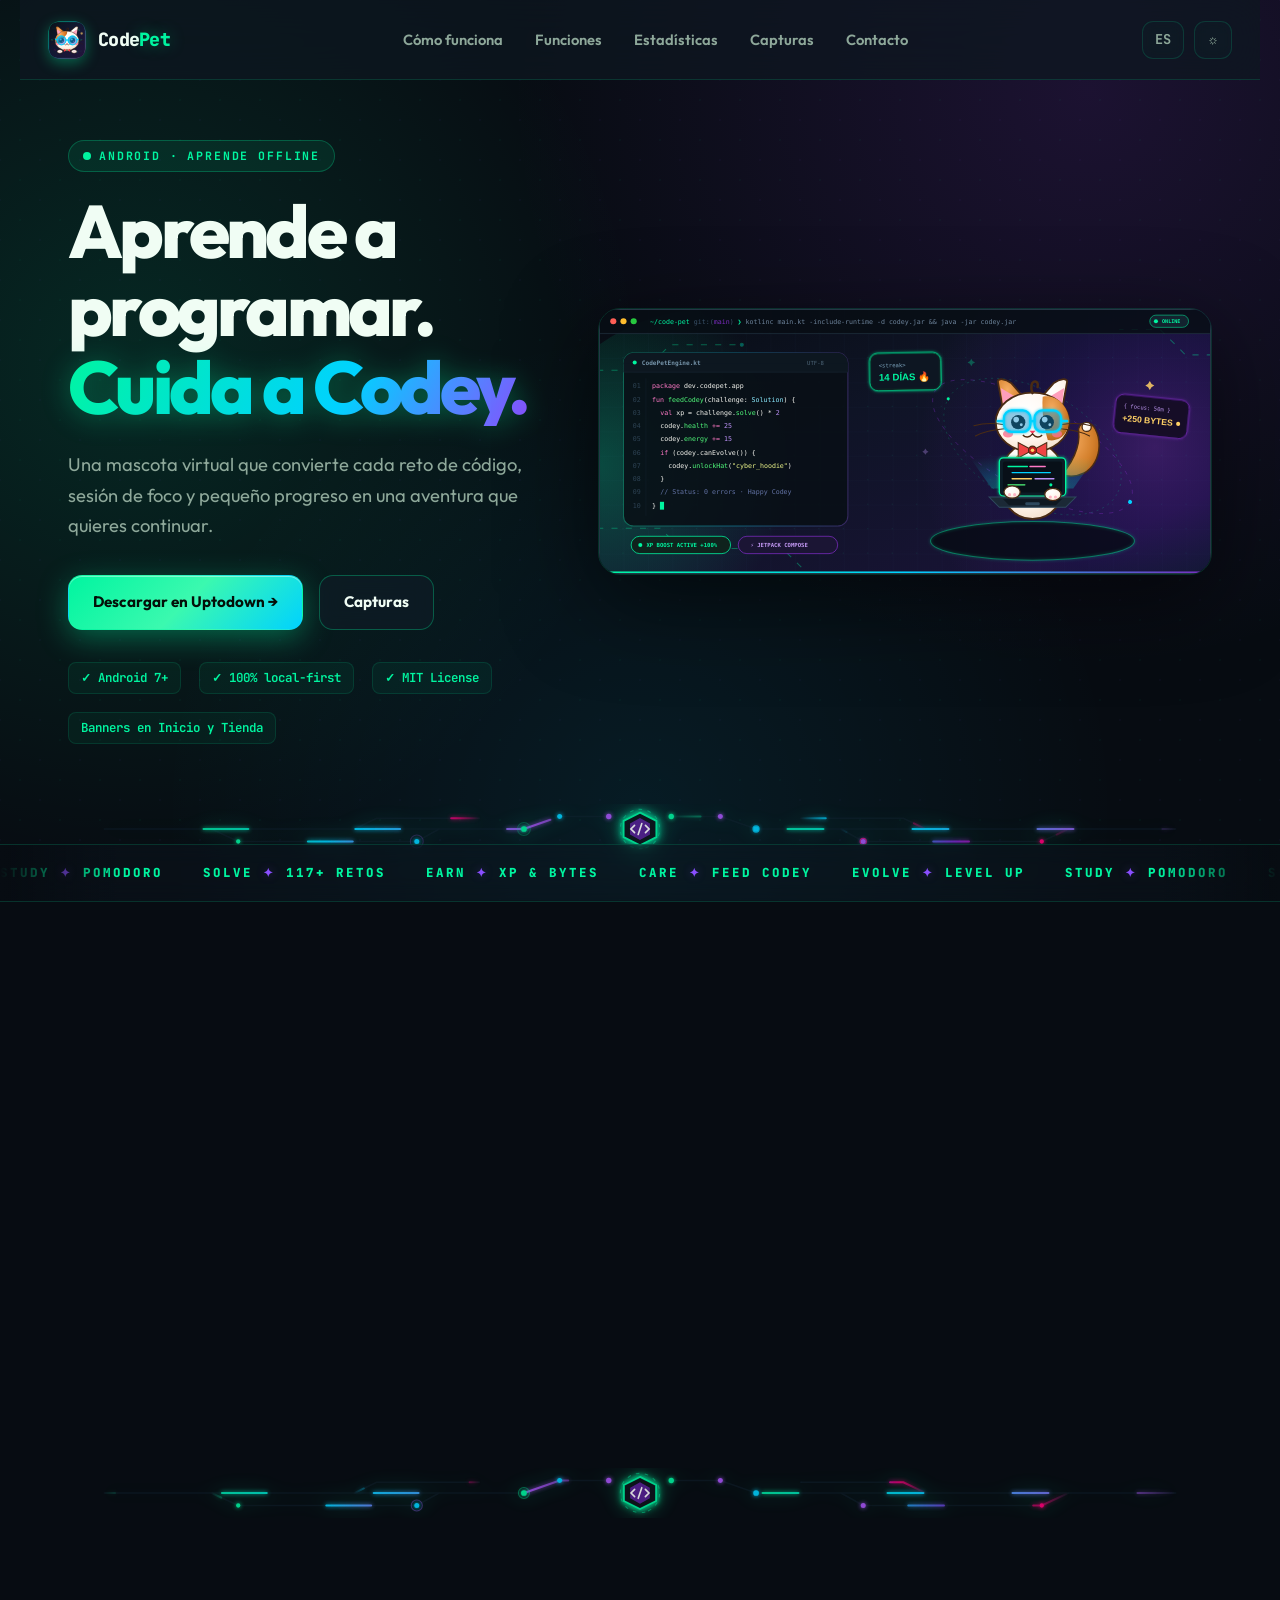
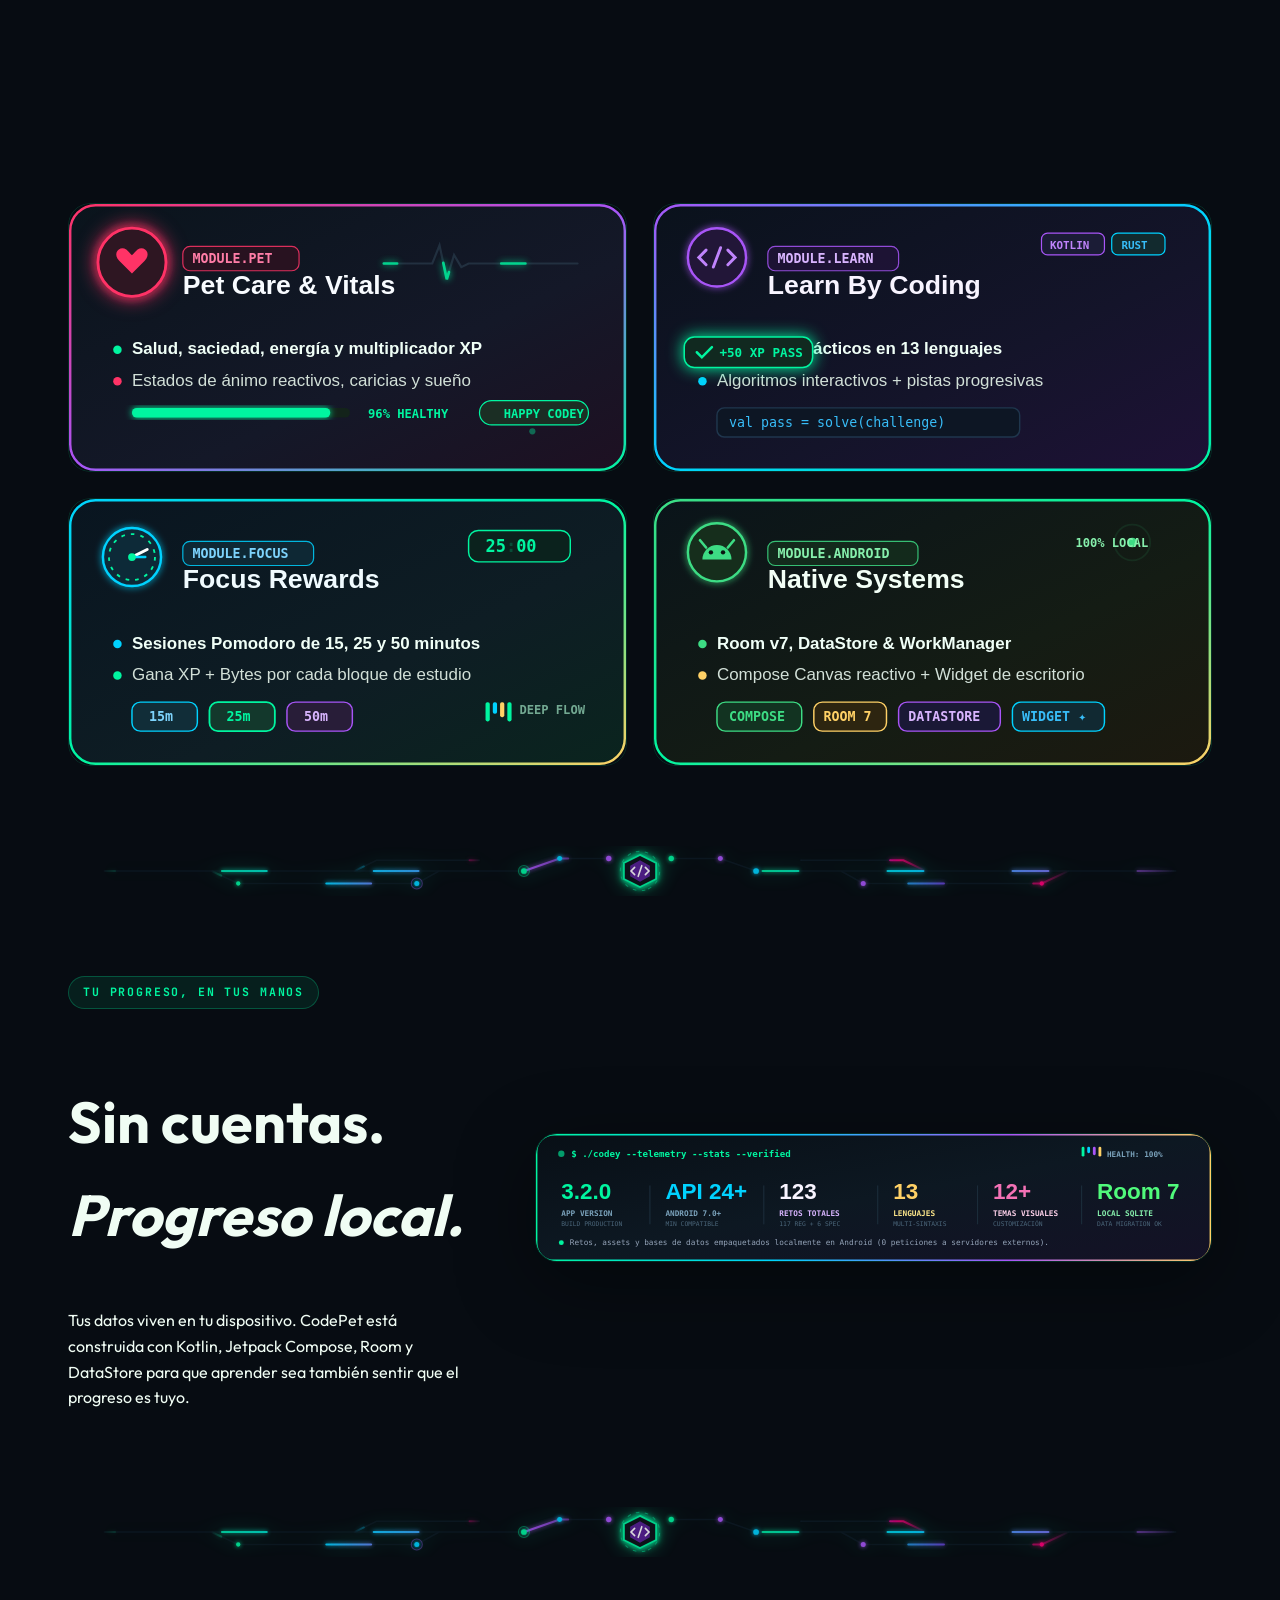
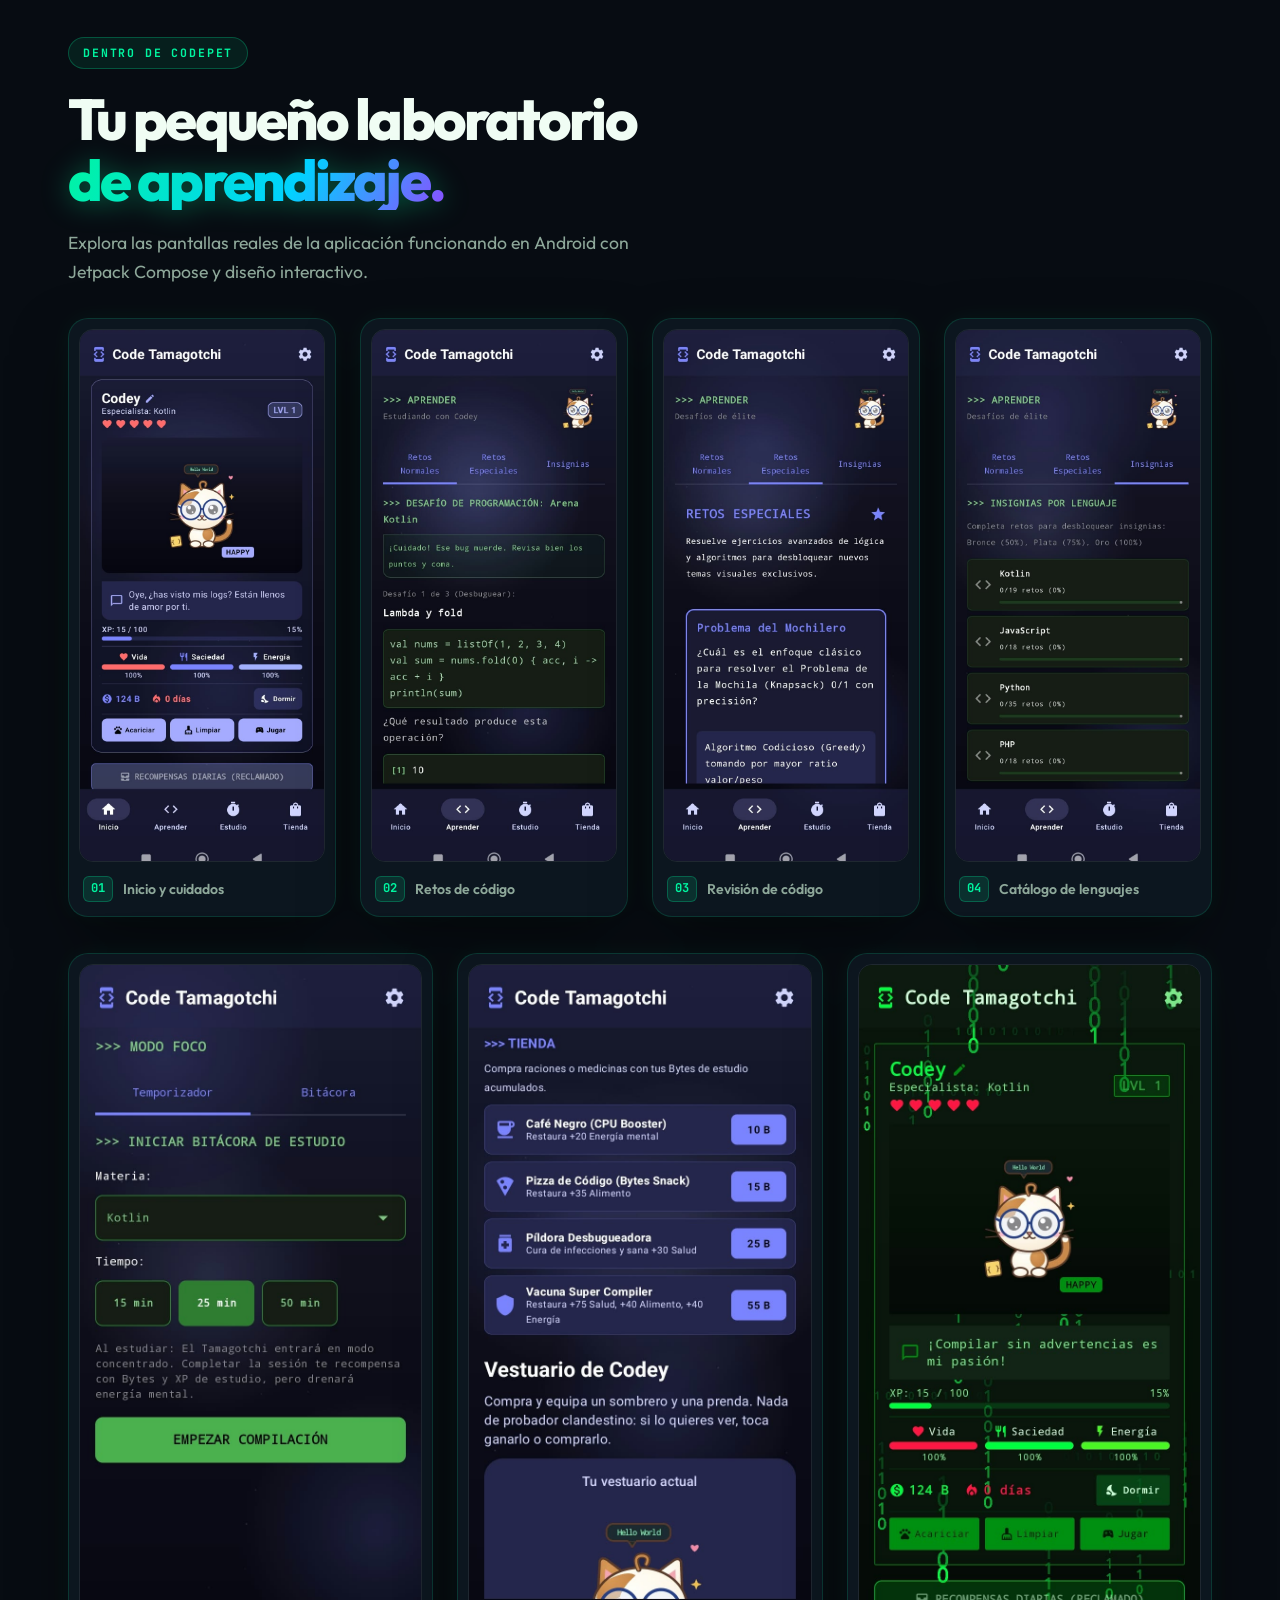
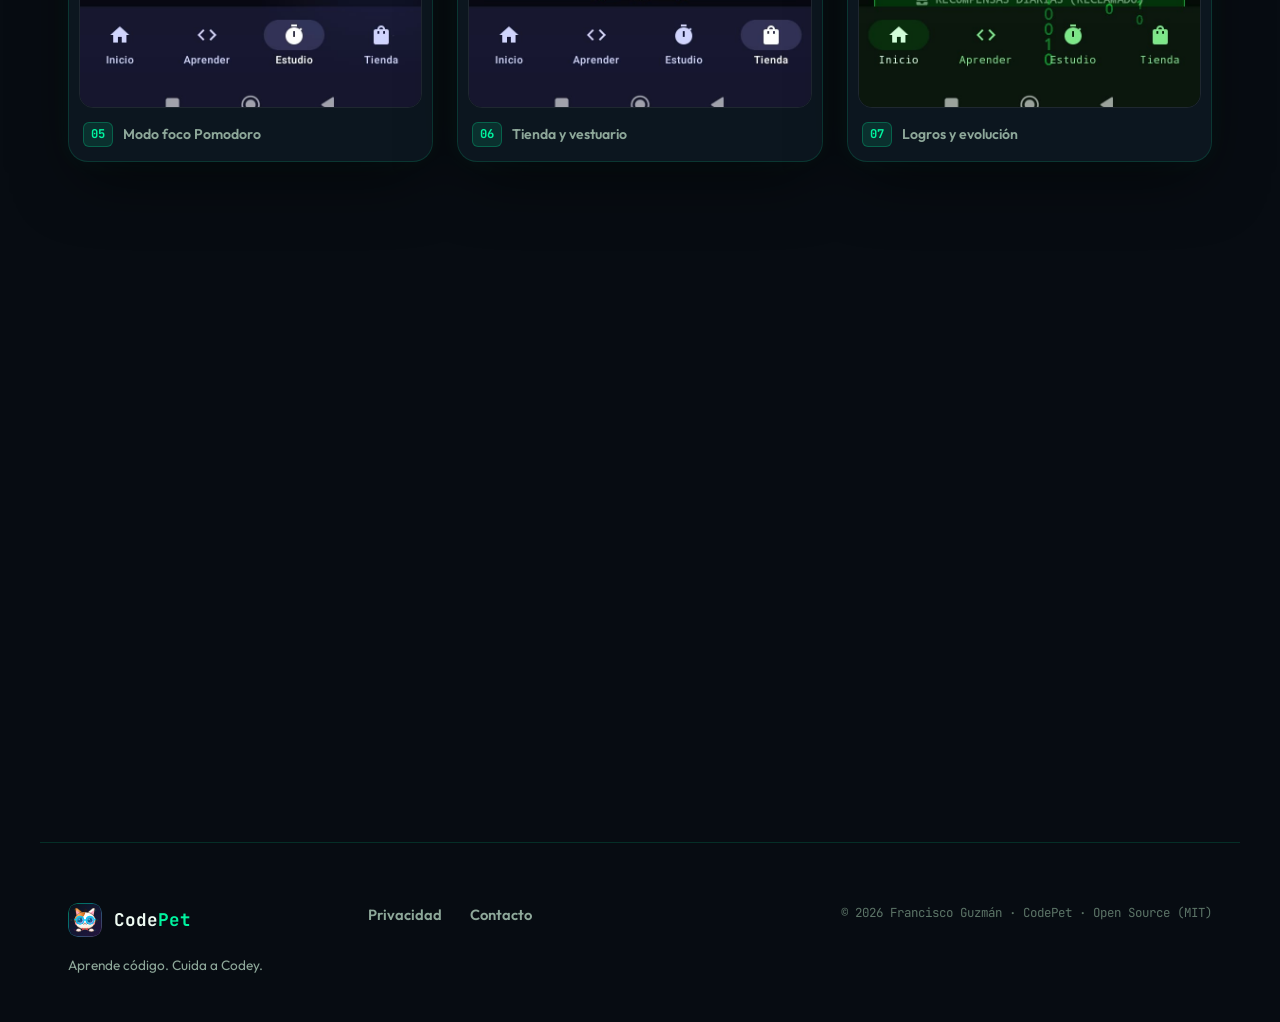
==== commit 62fbdd00: "fix: disclose published banner ads and link official distribution" ====
--- a/index.html
+++ b/index.html
@@ -42,14 +42,14 @@
         <h1 data-i18n="heroTitle">Aprende a programar.<br><em>Cuida a Codey.</em></h1>
         <p class="hero-lead" data-i18n="heroLead">Una mascota virtual que convierte cada reto de código, sesión de foco y pequeño progreso en una aventura que quieres continuar.</p>
         <div class="hero-actions">
-          <a class="button button-primary" href="#como-funciona" data-i18n="discover">Descubrir CodePet →</a>
+          <a class="button button-primary" href="https://codepet-code-tamagotchi.en.uptodown.com/android" data-i18n="download">Descargar en Uptodown →</a>
           <a class="button button-ghost" href="#capturas" data-i18n="navScreens">Ver capturas</a>
         </div>
         <div class="hero-meta">
           <span>✓ Android 7+</span>
           <span>✓ 100% local-first</span>
           <span>✓ MIT License</span>
-          <span>✓ Sin anuncios</span>
+          <span data-i18n="adsNotice">Banners en Inicio y Tienda</span>
         </div>
       </div>
       <div class="hero-art reveal reveal-delay">
@@ -126,7 +126,7 @@
     <section class="section-shell stats-section" id="stats">
       <div class="stats-copy reveal">
         <p class="eyebrow" data-i18n="statsEyebrow">TU PROGRESO, EN TUS MANOS</p>
-        <h2 data-i18n="statsTitle">Sin cuentas.<br><em>Sin servidores.</em></h2>
+        <h2 data-i18n="statsTitle">Sin cuentas.<br><em>Progreso local.</em></h2>
         <p data-i18n="statsLead">Tus datos viven en tu dispositivo. CodePet está construida con Kotlin, Jetpack Compose, Room y DataStore para que aprender sea también sentir que el progreso es tuyo.</p>
       </div>
       <div class="reveal reveal-delay">
